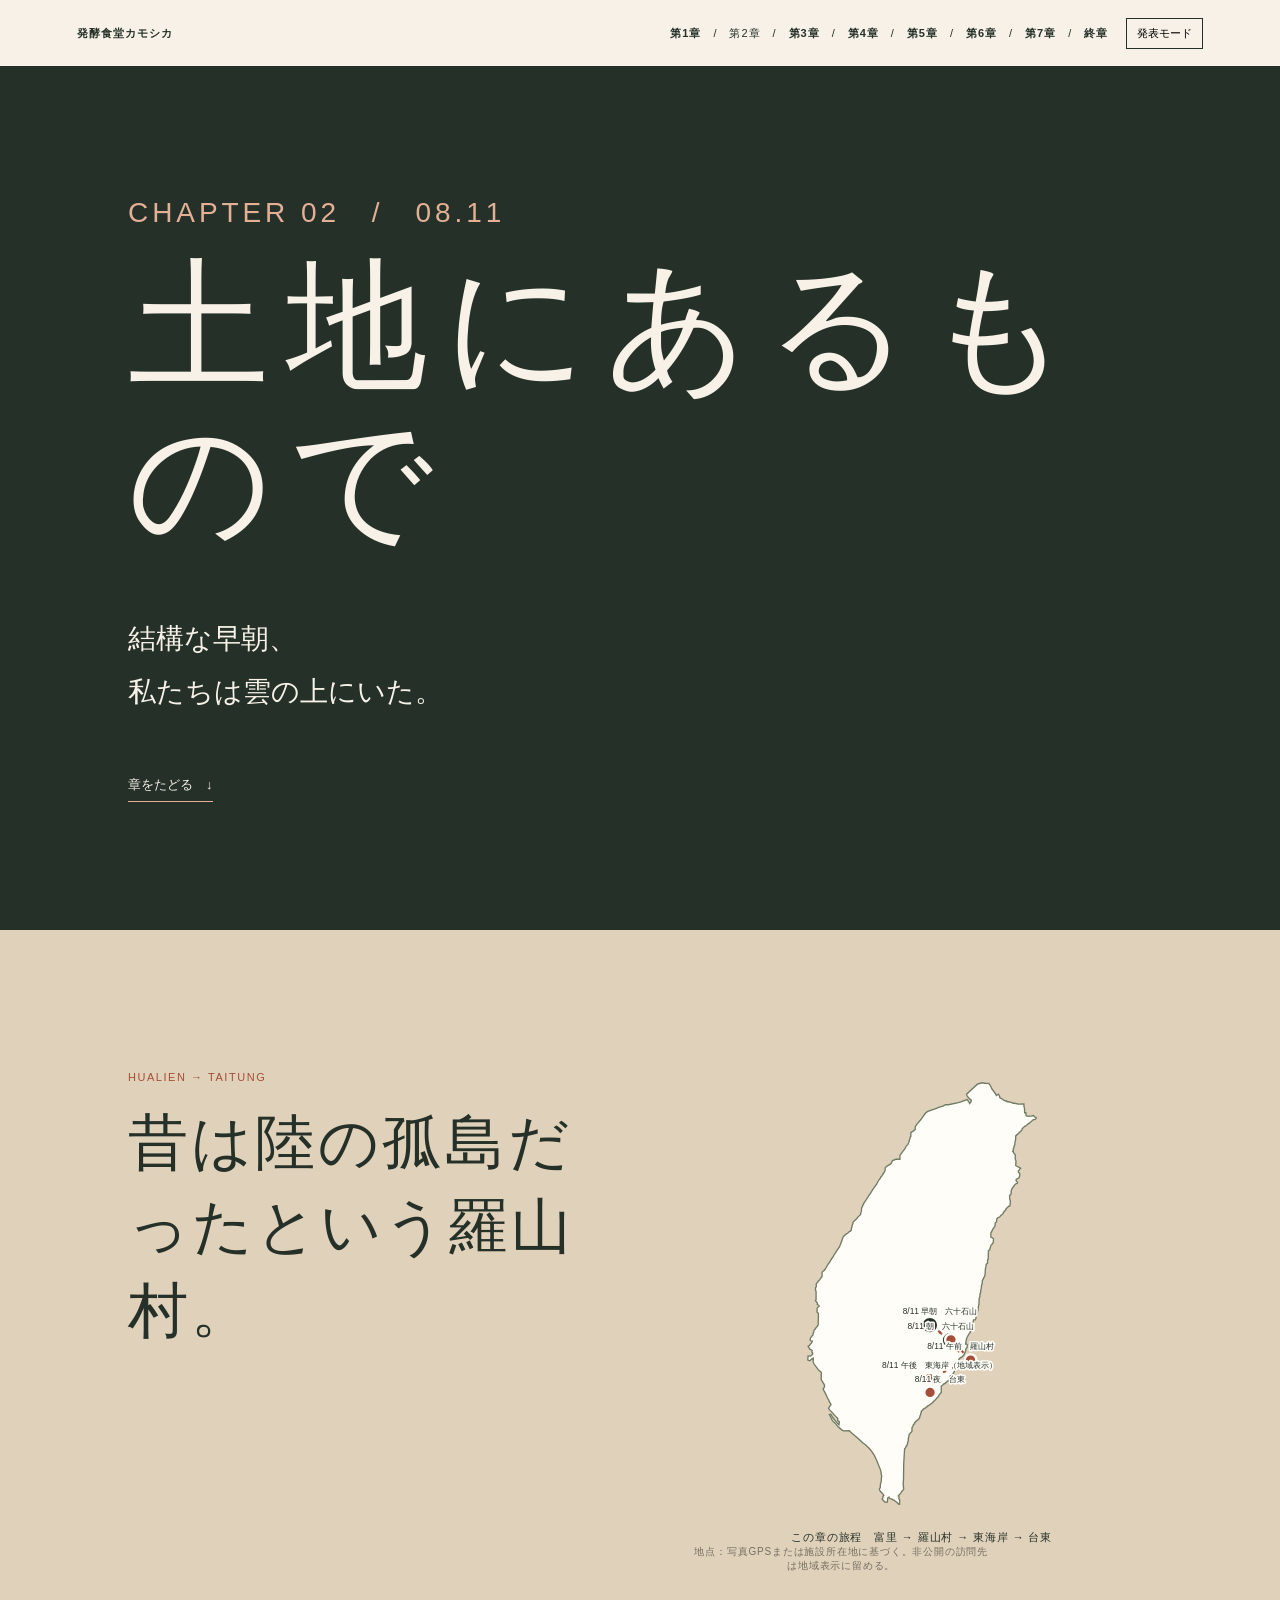
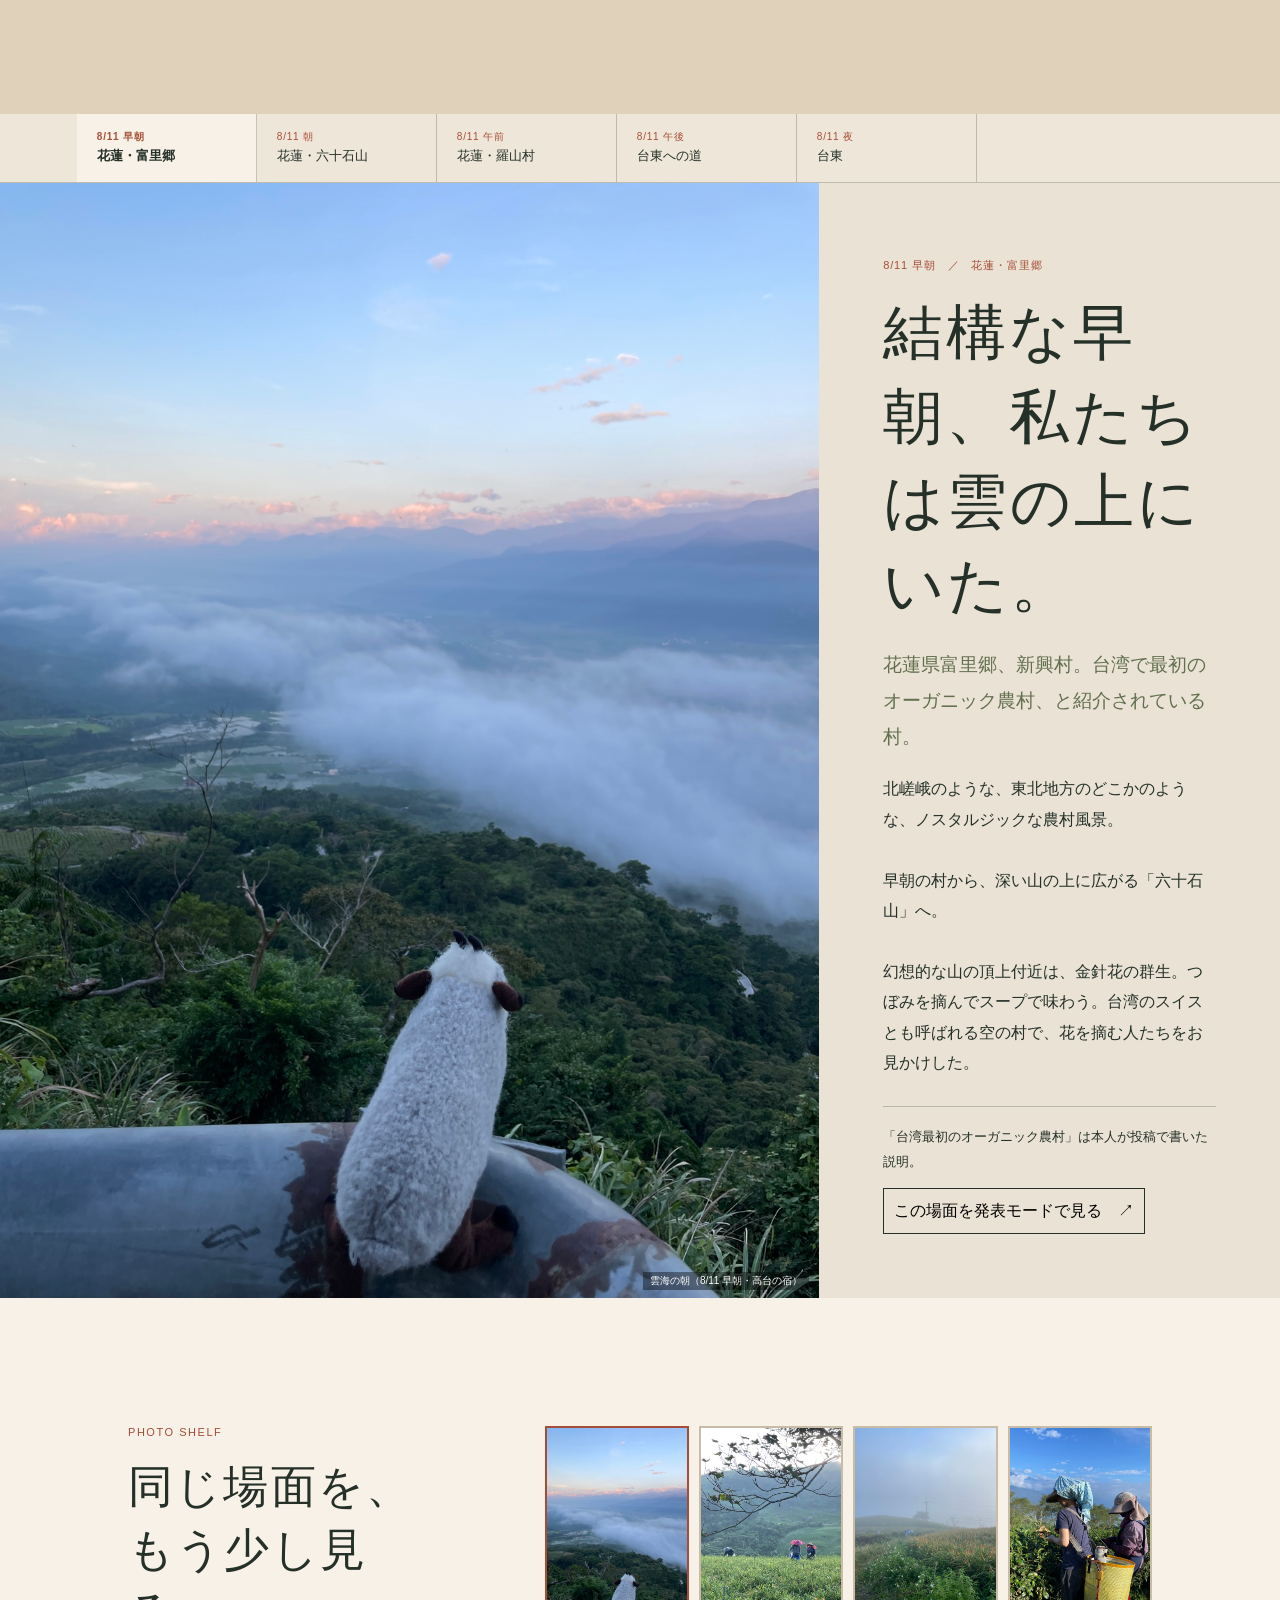
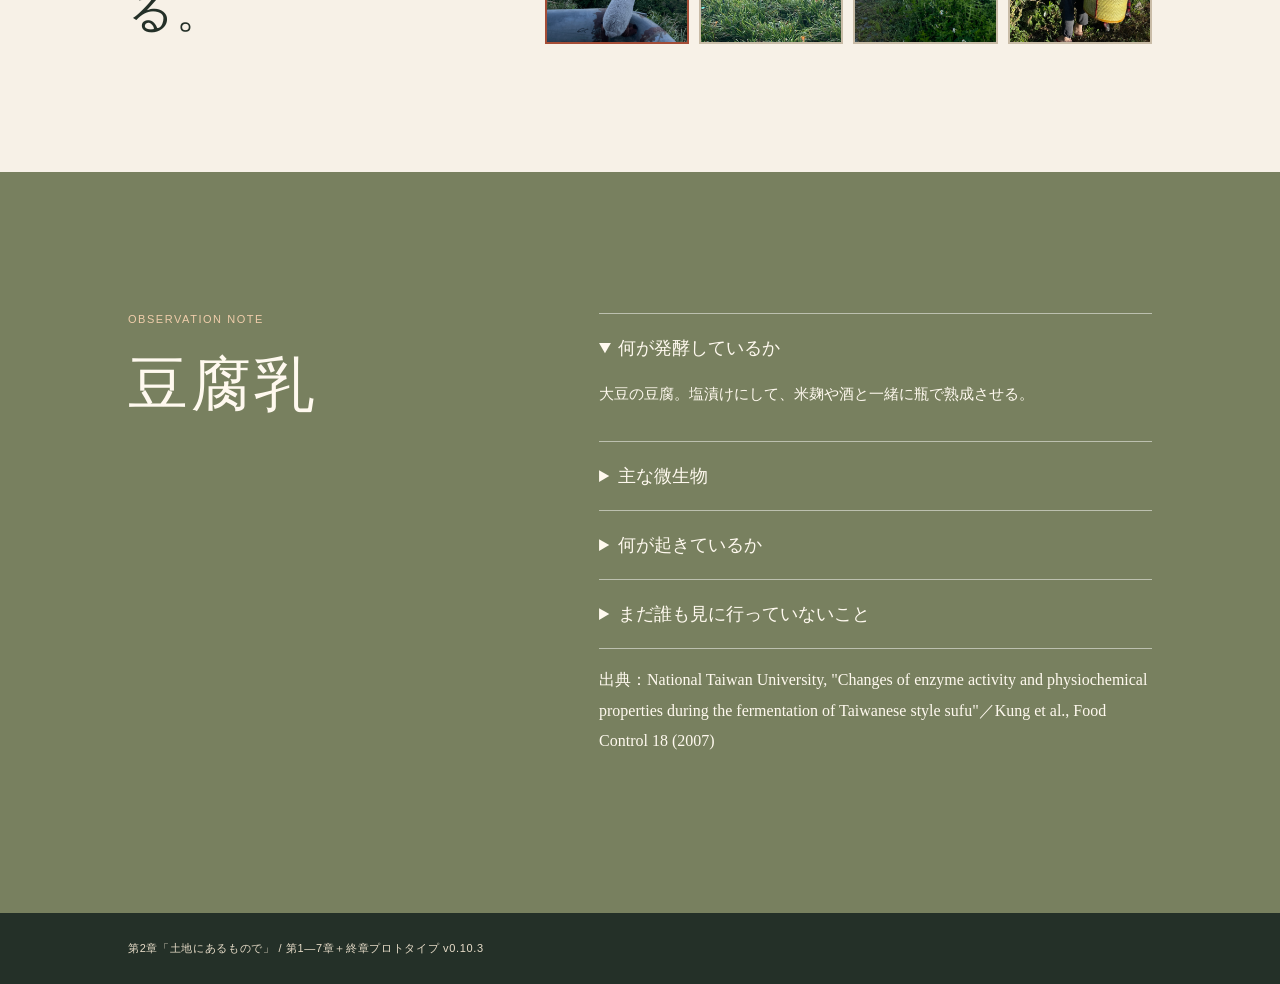
==== chapter-02.html @ db81ef40 "展示プロトタイプ v0.10.3 公開用（写真は長辺1600px）" ====
<!doctype html>
<html lang="ja">
<head>
  <meta charset="utf-8"><meta name="viewport" content="width=device-width,initial-scale=1">
  <title>第2章 土地にあるもので｜台湾一周・発酵の旅</title>
  <link rel="stylesheet" href="styles.css"><style>.research-link[hidden]{display:none}.research-link{display:inline-block;margin-top:18px;padding-bottom:5px;border-bottom:1px solid #a54d36;color:#a54d36;font:12px "Hiragino Kaku Gothic ProN","Yu Gothic",sans-serif;letter-spacing:.05em;text-decoration:none}.note-anchor{display:block;position:relative;top:-20px}.route-map{min-height:365px}.map-canvas{position:relative;width:min(100%,252px);margin:0 auto}.map-canvas>img{display:block;width:100%;height:auto}.map-canvas>#route-overlay{position:absolute;inset:0;width:100%;height:100%;overflow:visible}.route-map .route-line{fill:none;stroke:#a54d36;stroke-width:2.5;stroke-dasharray:4 8}.route-map #route-points g{cursor:pointer}.route-map #route-points circle{fill:#a54d36;stroke:#fffdf8;stroke-width:3;transition:r .15s ease}.route-map #route-points g.active circle,.route-map #route-points g:focus circle{fill:#243028;r:10}.route-map #route-points text{fill:#243028;font:10px "Hiragino Kaku Gothic ProN","Yu Gothic",sans-serif;paint-order:stroke;stroke:#fffdf8;stroke-width:4;stroke-linejoin:round}.outside-start{position:absolute;top:8%;right:calc(100% + 14px);width:64px;color:#243028;font:10px/1.45 "Hiragino Kaku Gothic ProN","Yu Gothic",sans-serif;text-align:right}.outside-start:after{content:"";position:absolute;top:12px;left:calc(100% + 4px);width:20px;border-top:1px dashed #a54d36}.outside-start small{color:#a54d36}.route-map .route-caption{margin:14px 0 0;font-size:11px;letter-spacing:.08em;text-align:center}.route-source{margin:8px auto 0;max-width:300px;color:#756f61;font-size:10px;line-height:1.6;text-align:center}</style>
</head>
<body>
  <header class="header"><a href="journey-index.html">発酵食堂カモシカ</a><span><a href="index.html">第1章</a>　/　第2章　/　<a href="chapter-03.html">第3章</a>　/　<a href="chapter-04.html">第4章</a>　/　<a href="chapter-05.html">第5章</a>　/　<a href="chapter-06.html">第6章</a>　/　<a href="chapter-07.html">第7章</a>　/　<a href="epilogue.html">終章</a></span><button id="present">発表モード</button></header>
  <main id="top">
    <section class="opening"><p class="eyebrow">CHAPTER 02　/　08.11</p><h1>土地にあるもので</h1><p>結構な早朝、<br>私たちは雲の上にいた。</p><a href="#chapter">章をたどる　↓</a></section>
    <section class="chapter-intro" id="chapter"><div><p class="eyebrow">HUALIEN → TAITUNG</p><h2>昔は陸の孤島だったという羅山村。</h2></div><div class="route route-map" aria-label="第2章の旅程地図"><div class="map-canvas"><img src="images/taiwan-white-map.svg" alt="台湾本島の白地図"><svg id="route-overlay" viewBox="0 0 300 530" aria-hidden="true"><path class="route-line" id="route-line"></path><g id="route-points"></g></svg></div><p class="route-caption">この章の旅程　富里 → 羅山村 → 東海岸 → 台東</p><p class="route-source">地点：写真GPSまたは施設所在地に基づく。非公開の訪問先は地域表示に留める。</p></div></section>
    <nav class="moment-nav" id="moment-nav" aria-label="第2章の場面を選ぶ"></nav>
    <section class="moment" id="moment" aria-live="polite"><figure id="hero-photo"></figure><div class="moment-text"><p class="meta" id="meta"></p><h2 id="title"></h2><p class="lead" id="lead"></p><p id="text"></p><a class="research-link" id="research-link" href="#observation-note" hidden>豆腐乳の観察ノートをひらく　↓</a><p class="caption-note" id="caption-note"></p><button id="moment-present">この場面を発表モードで見る　↗</button></div></section>
    <section class="photo-shelf"><div><p class="eyebrow">PHOTO SHELF</p><h2>同じ場面を、<br>もう少し見る。</h2></div><div class="thumbnails" id="thumbnails" aria-label="写真を選ぶ"></div></section>
    <section class="note-section"><div class="note-heading"><p class="eyebrow">OBSERVATION NOTE</p><h2>豆腐乳<br>豆腐が保存食になるまで</h2><p>旅の本文とは別に、事実と未解明なことを分けて残す。</p></div><div class="note-body"><details open><summary>何が発酵しているか</summary><p>大豆から作った豆腐。塩漬けにし、米麹や酒と一緒に瓶で熟成させる。今回の現地例は、泥火山の水で固めた豆腐から始まる。</p></details><details><summary>何が起きているか</summary><p>麹の酵素が、豆腐のたんぱく質・脂肪・でんぷんをほどいていく。研究では遊離アミノ酸が増え、熟成とともにアルコールやエステルの香りも増える。</p></details><details><summary>今回、わかっていないこと</summary><p>泥火山由来の凝固剤を使った豆腐乳が、通常の豆腐乳と微生物や代謝でどう異なるかは、今回確認できていない。</p></details><details><summary>出典をひらく</summary><p>National Taiwan University, “Changes of enzyme activity and physiochemical properties during the fermentation of Taiwanese style sufu”／Kung et al., <em>Food Control</em> 18 (2007)。公開前にURLを再照合する。</p></details></div></section>
    <span id="observation-note" class="note-anchor" aria-hidden="true"></span>
  </main>
  <div class="presentation" id="presentation" hidden><button id="close-presentation">×　通常表示へ</button><button id="previous">←</button><figure id="presentation-photo"></figure><div><p id="presentation-meta"></p><h2 id="presentation-title"></h2><p id="presentation-text"></p></div><button id="next">→</button></div>
  <footer>第2章「土地にあるもので」 / 第1—7章＋終章プロトタイプ v0.10.3</footer>
  <script src="chapter-02-data.js"></script><script src="gallery-extras.js"></script><script src="script.js"></script><script src="v06-copy.js"></script>
</body>
</html>
---- styles.css ----
:root{--ink:#243028;--paper:#f7f1e7;--sand:#e0d1ba;--rust:#a54d36;--moss:#78805f;--line:rgba(36,48,40,.24)}*{box-sizing:border-box}html{scroll-behavior:smooth}body{margin:0;background:var(--paper);color:var(--ink);font:16px/1.9 "Hiragino Mincho ProN","Yu Mincho",serif}.header{height:66px;display:flex;align-items:center;gap:18px;padding:0 6vw;font:11px "Hiragino Kaku Gothic ProN","Yu Gothic",sans-serif;letter-spacing:.09em}.header a{margin-right:auto;color:inherit;font-weight:bold;text-decoration:none}.header button,#moment-present{border:1px solid var(--ink);padding:7px 10px;background:transparent;font:inherit;cursor:pointer}.opening{min-height:calc(100svh - 66px);display:flex;flex-direction:column;justify-content:center;padding:10vw;background:var(--ink);color:var(--paper)}.eyebrow{margin:0 0 18px;color:var(--rust);font:11px "Hiragino Kaku Gothic ProN","Yu Gothic",sans-serif;letter-spacing:.14em}.opening .eyebrow{color:#e3b096}.opening h1{margin:0 0 24px;font-size:clamp(58px,11vw,150px);font-weight:400;letter-spacing:.12em;line-height:1.1}.opening>p{font-size:clamp(19px,2.3vw,28px)}.opening a{width:max-content;margin-top:30px;padding-bottom:7px;border-bottom:1px solid #e3b096;color:inherit;font:13px "Hiragino Kaku Gothic ProN","Yu Gothic",sans-serif;text-decoration:none}.chapter-intro{display:grid;grid-template-columns:1fr 1fr;gap:8vw;padding:clamp(74px,11vw,145px) 10vw;background:var(--sand)}h2{margin:0;font-size:clamp(31px,4.7vw,65px);font-weight:400;letter-spacing:.05em;line-height:1.4}.route{position:relative;min-height:150px}.route svg{width:100%;height:145px}.route path{fill:none;stroke:var(--rust);stroke-width:2;stroke-dasharray:4 8}.route g{cursor:pointer}.route circle{fill:var(--paper);stroke:var(--rust);stroke-width:3}.route g.active circle{fill:var(--rust);r:11}.route text{fill:var(--ink);font:11px sans-serif;text-anchor:middle}.route p{margin:0;font:10px sans-serif;letter-spacing:.08em}.moment-nav{display:flex;overflow-x:auto;border-bottom:1px solid var(--line);padding:0 6vw;background:#eee6d8}.moment-nav button{position:relative;min-width:180px;padding:16px 20px;border:0;border-right:1px solid var(--line);background:transparent;color:var(--ink);font:13px/1.45 "Hiragino Kaku Gothic ProN","Yu Gothic",sans-serif;text-align:left;cursor:pointer}.moment-nav button span{display:block;margin-bottom:3px;color:var(--rust);font-size:10px;letter-spacing:.08em}.moment-nav button.active{background:var(--paper);font-weight:bold}.moment{display:grid;grid-template-columns:minmax(0,1.28fr) minmax(280px,.72fr);min-height:630px;background:#eae2d4}.moment figure,.presentation figure{position:relative;margin:0;min-height:590px;overflow:hidden;background:#b5ad91}.moment figure>img,.presentation figure>img{display:block;width:100%;height:100%;min-height:590px;object-fit:cover}.moment figcaption,.presentation figcaption{position:absolute;right:10px;bottom:8px;padding:2px 7px;background:rgba(0,0,0,.4);color:white;font:10px sans-serif}.moment-text{align-self:center;padding:clamp(36px,5vw,78px)}.meta,.photo-count{color:var(--rust);font:11px "Hiragino Kaku Gothic ProN","Yu Gothic",sans-serif;letter-spacing:.08em}.moment-text h2{margin:18px 0}.lead{color:#62704f;font-size:19px}.caption-note{margin-top:28px;padding-top:18px;border-top:1px solid var(--line);font-size:13px}.photo-shelf{display:grid;grid-template-columns:.7fr 1.3fr;gap:7vw;padding:clamp(65px,10vw,130px) 10vw}.photo-shelf h2{font-size:clamp(28px,3.5vw,48px)}.thumbnails{display:grid;grid-template-columns:repeat(auto-fit,minmax(130px,1fr));gap:10px}.thumb{position:relative;min-height:150px;margin:0;padding:0;border:2px solid transparent;background:#c9bca7;cursor:pointer}.thumb.active{border-color:var(--rust)}.thumb img{width:100%;height:100%;object-fit:cover}.thumb figcaption{display:none}.note-section{display:grid;grid-template-columns:.8fr 1.2fr;gap:8vw;padding:clamp(74px,11vw,145px) 10vw;background:var(--moss);color:#fff9ef}.note-section .eyebrow{color:#f0cdab}.note-heading>p:last-child{margin-top:28px}.note-body{border-top:1px solid rgba(255,255,255,.5)}details{border-bottom:1px solid rgba(255,255,255,.5);padding:17px 0}summary{cursor:pointer;font-size:18px}details p{font-size:15px;line-height:1.9}footer{padding:28px 10vw;background:var(--ink);color:#e8ddc9;font:11px "Hiragino Kaku Gothic ProN","Yu Gothic",sans-serif;letter-spacing:.06em}.presentation{position:fixed;inset:0;z-index:20;display:grid;grid-template-columns:45px minmax(0,1.35fr) minmax(280px,.65fr) 45px;gap:2vw;align-items:center;padding:6vh 5vw;background:#131a16;color:#fff8eb}.presentation[hidden]{display:none}.presentation>button{border:0;background:transparent;color:#fff8eb;font:32px sans-serif;cursor:pointer}.presentation #close-presentation{position:absolute;top:18px;right:24px;font-size:12px}.presentation figure{min-height:72vh}.presentation figure>img{min-height:72vh}.presentation h2{margin:18px 0;font-size:clamp(30px,4vw,60px)}.presentation p{font-size:18px;line-height:2}.presenting{overflow:hidden}@media(max-width:740px){.header span{display:none}.chapter-intro,.moment,.photo-shelf,.note-section{display:block}.chapter-intro>div+div{margin-top:35px}.moment figure,.moment figure>img{min-height:62vw}.moment-text{padding:38px 24px}.photo-shelf>div+div{margin-top:30px}.note-body{margin-top:35px}.presentation{display:block;overflow:auto;padding:70px 22px}.presentation figure,.presentation figure>img{min-height:55vw;height:55vw}.presentation>button:not(#close-presentation){position:fixed;bottom:14px;z-index:3;width:44px;height:44px;border-radius:50%;background:#f7f1e7;color:var(--ink);font-size:20px}.presentation>#previous{left:18px}.presentation>#next{right:18px}.presentation div{padding:24px 4px}}@media(prefers-reduced-motion:reduce){html{scroll-behavior:auto}}

#text, #presentation-text { white-space: pre-line; }
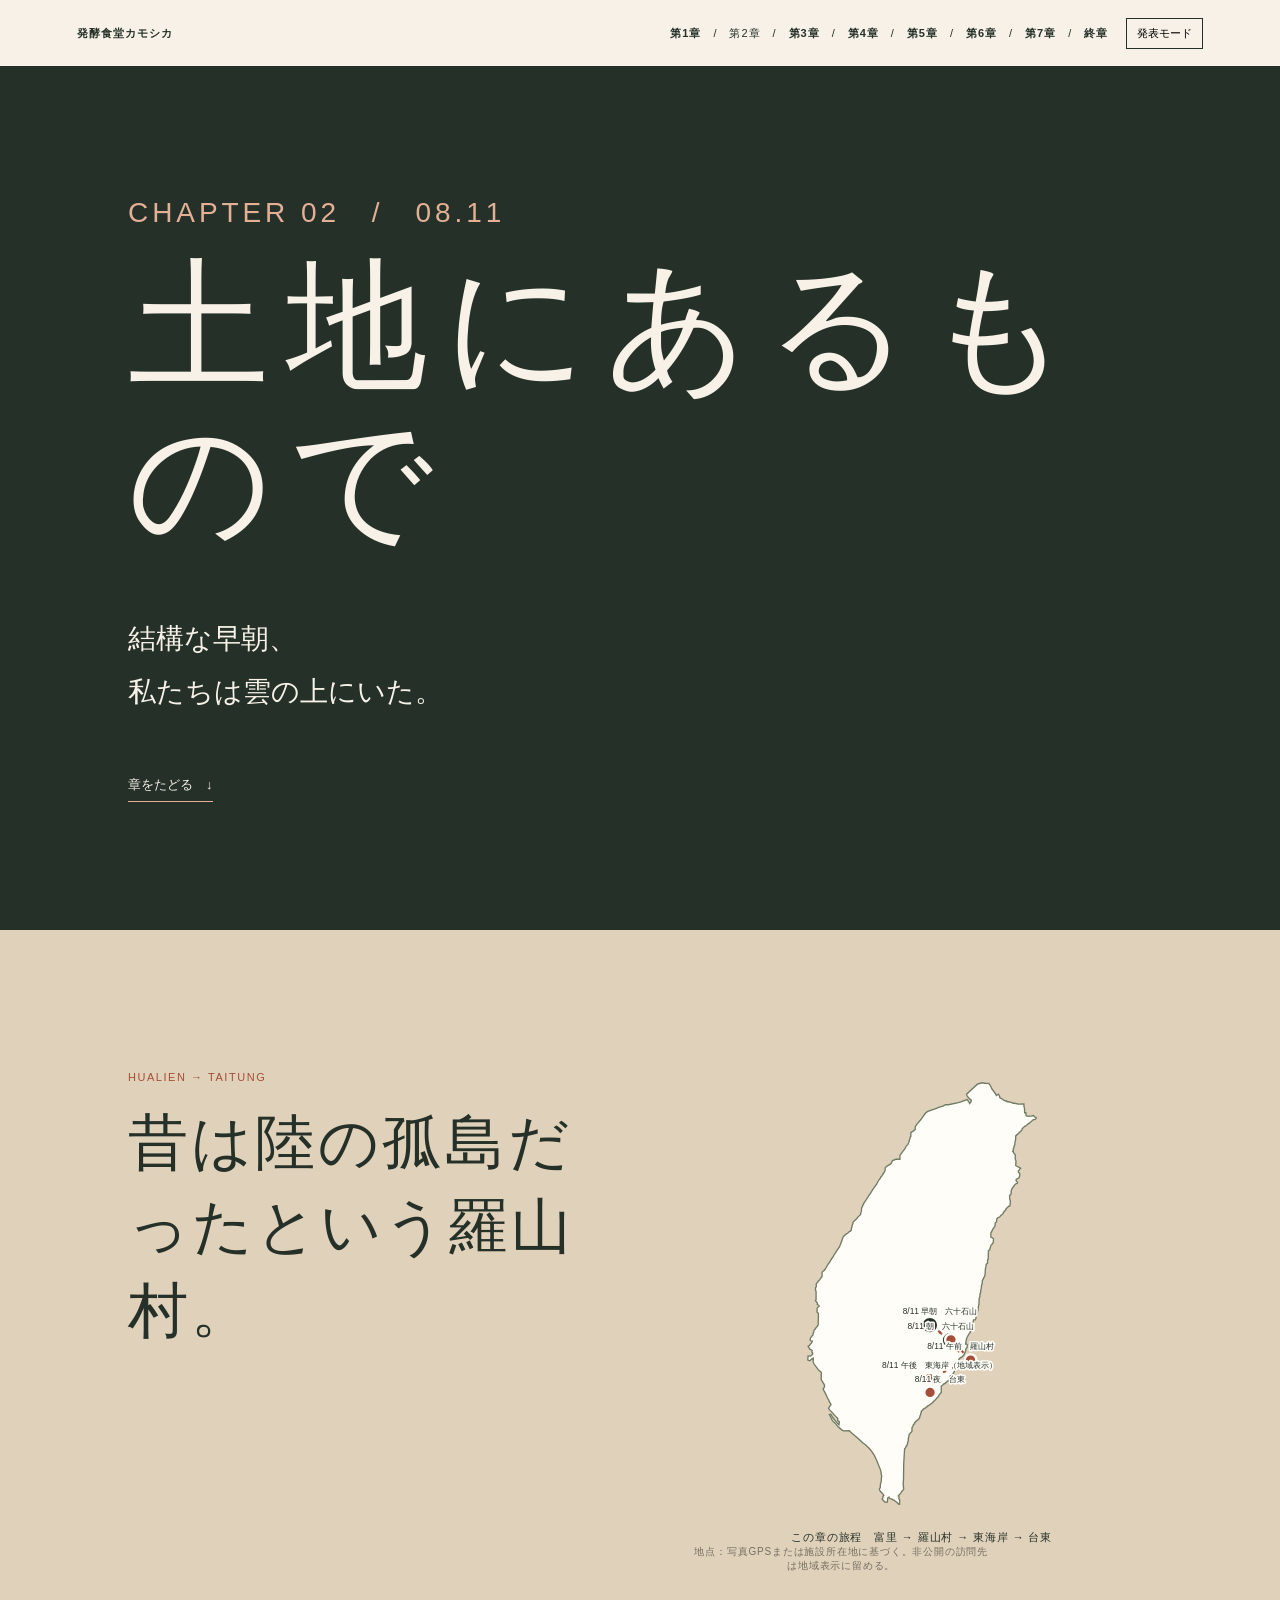
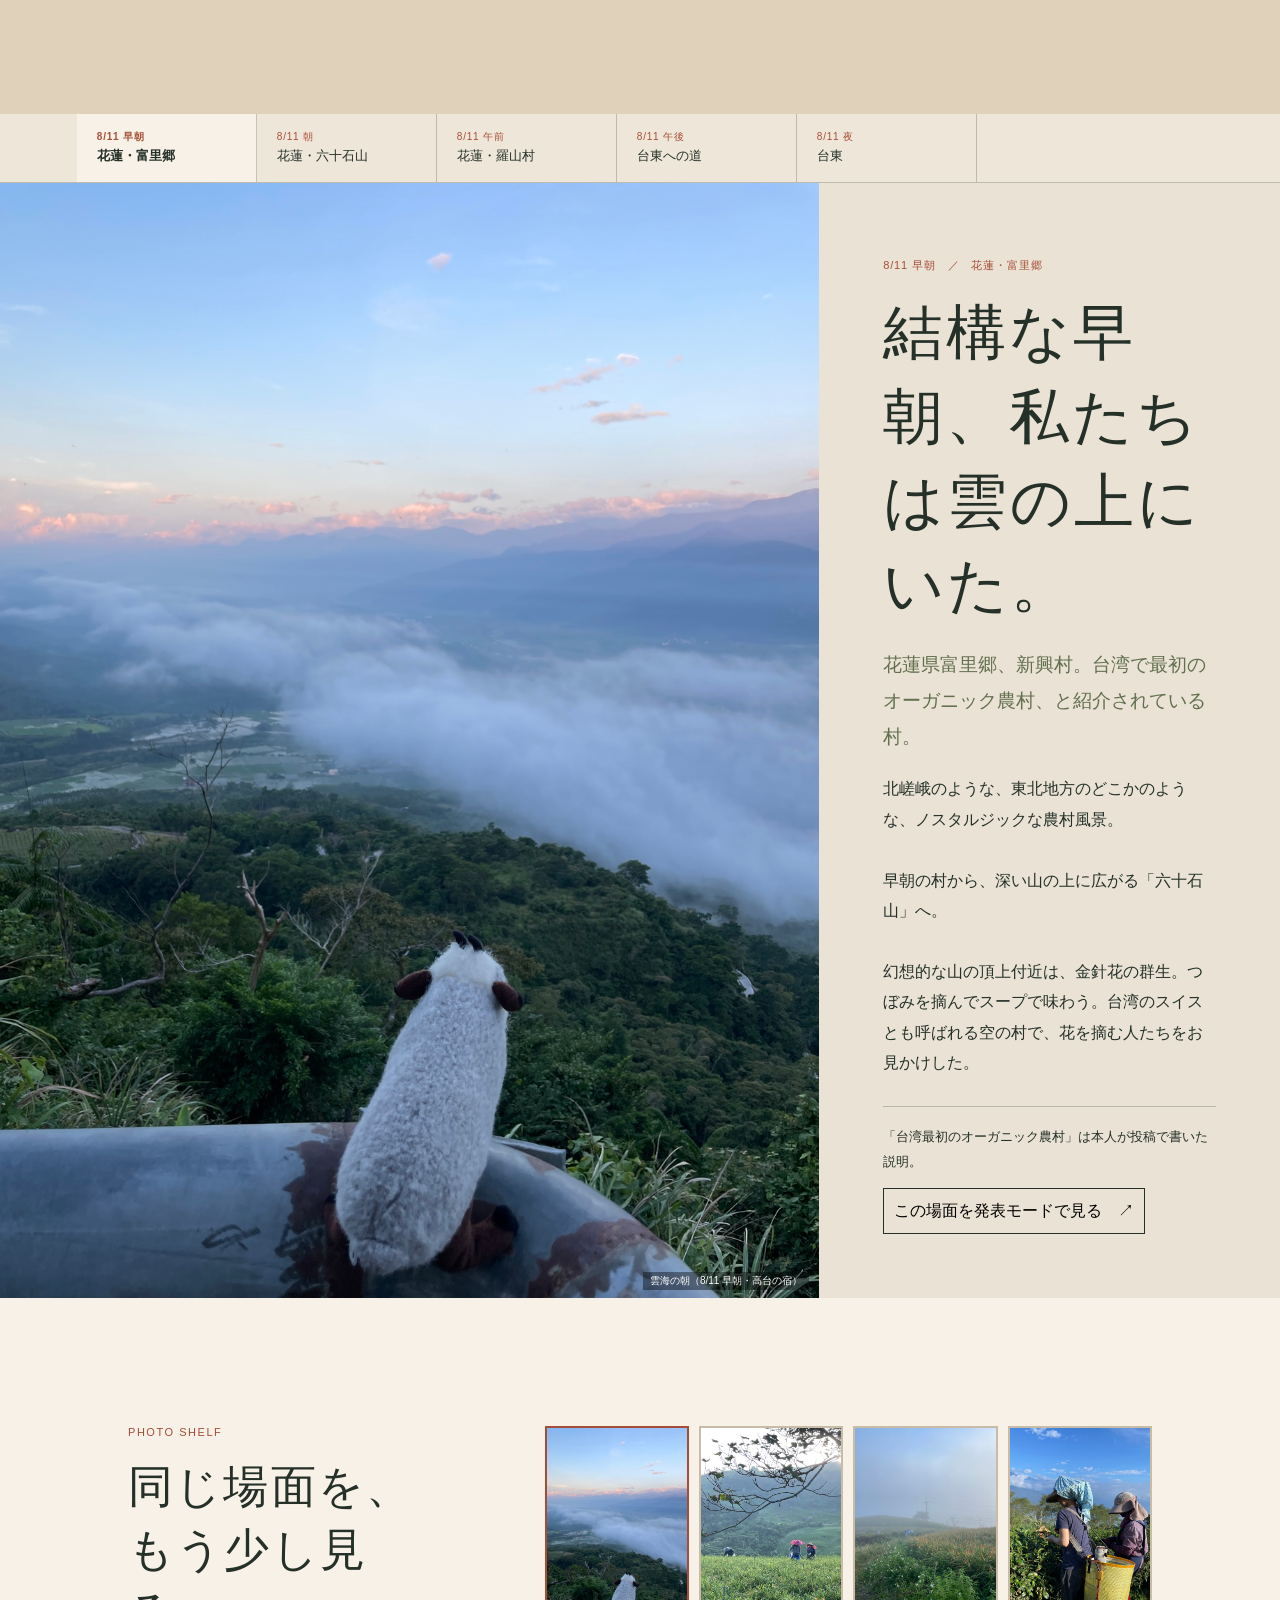
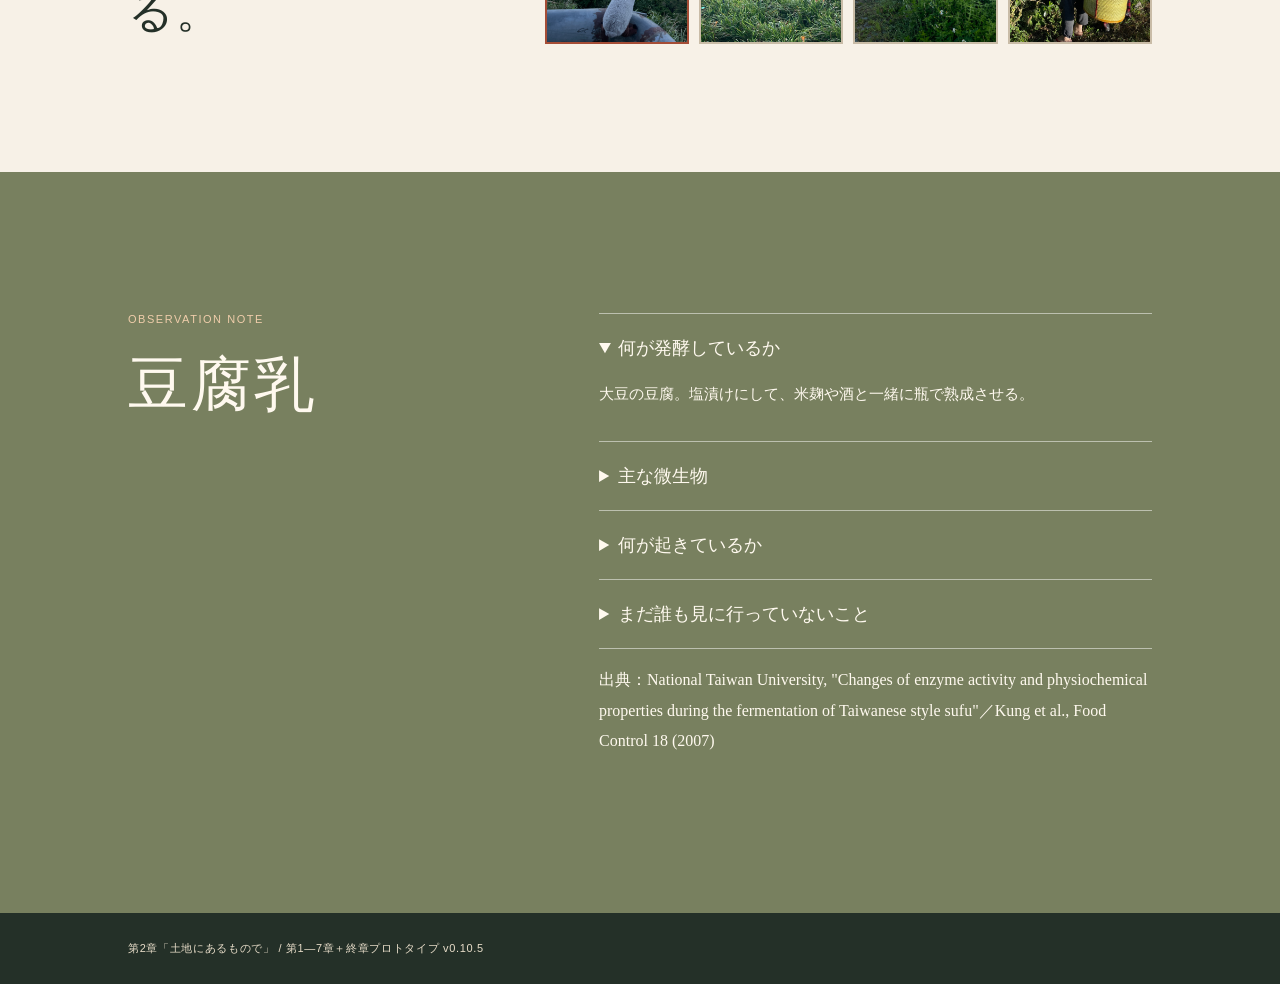
==== commit 5588e73f: "v0.10.5 果子狸コーヒーの袋＋観察ノート（編集長校正） Co-Authored-By: Claude Opus 5 <noreply@anthropic.com> Claude-Session:" ====
--- a/chapter-02.html
+++ b/chapter-02.html
@@ -17,7 +17,7 @@
     <span id="observation-note" class="note-anchor" aria-hidden="true"></span>
   </main>
   <div class="presentation" id="presentation" hidden><button id="close-presentation">×　通常表示へ</button><button id="previous">←</button><figure id="presentation-photo"></figure><div><p id="presentation-meta"></p><h2 id="presentation-title"></h2><p id="presentation-text"></p></div><button id="next">→</button></div>
-  <footer>第2章「土地にあるもので」 / 第1—7章＋終章プロトタイプ v0.10.3</footer>
+  <footer>第2章「土地にあるもので」 / 第1—7章＋終章プロトタイプ v0.10.5</footer>
   <script src="chapter-02-data.js"></script><script src="gallery-extras.js"></script><script src="script.js"></script><script src="v06-copy.js"></script>
 </body>
 </html>
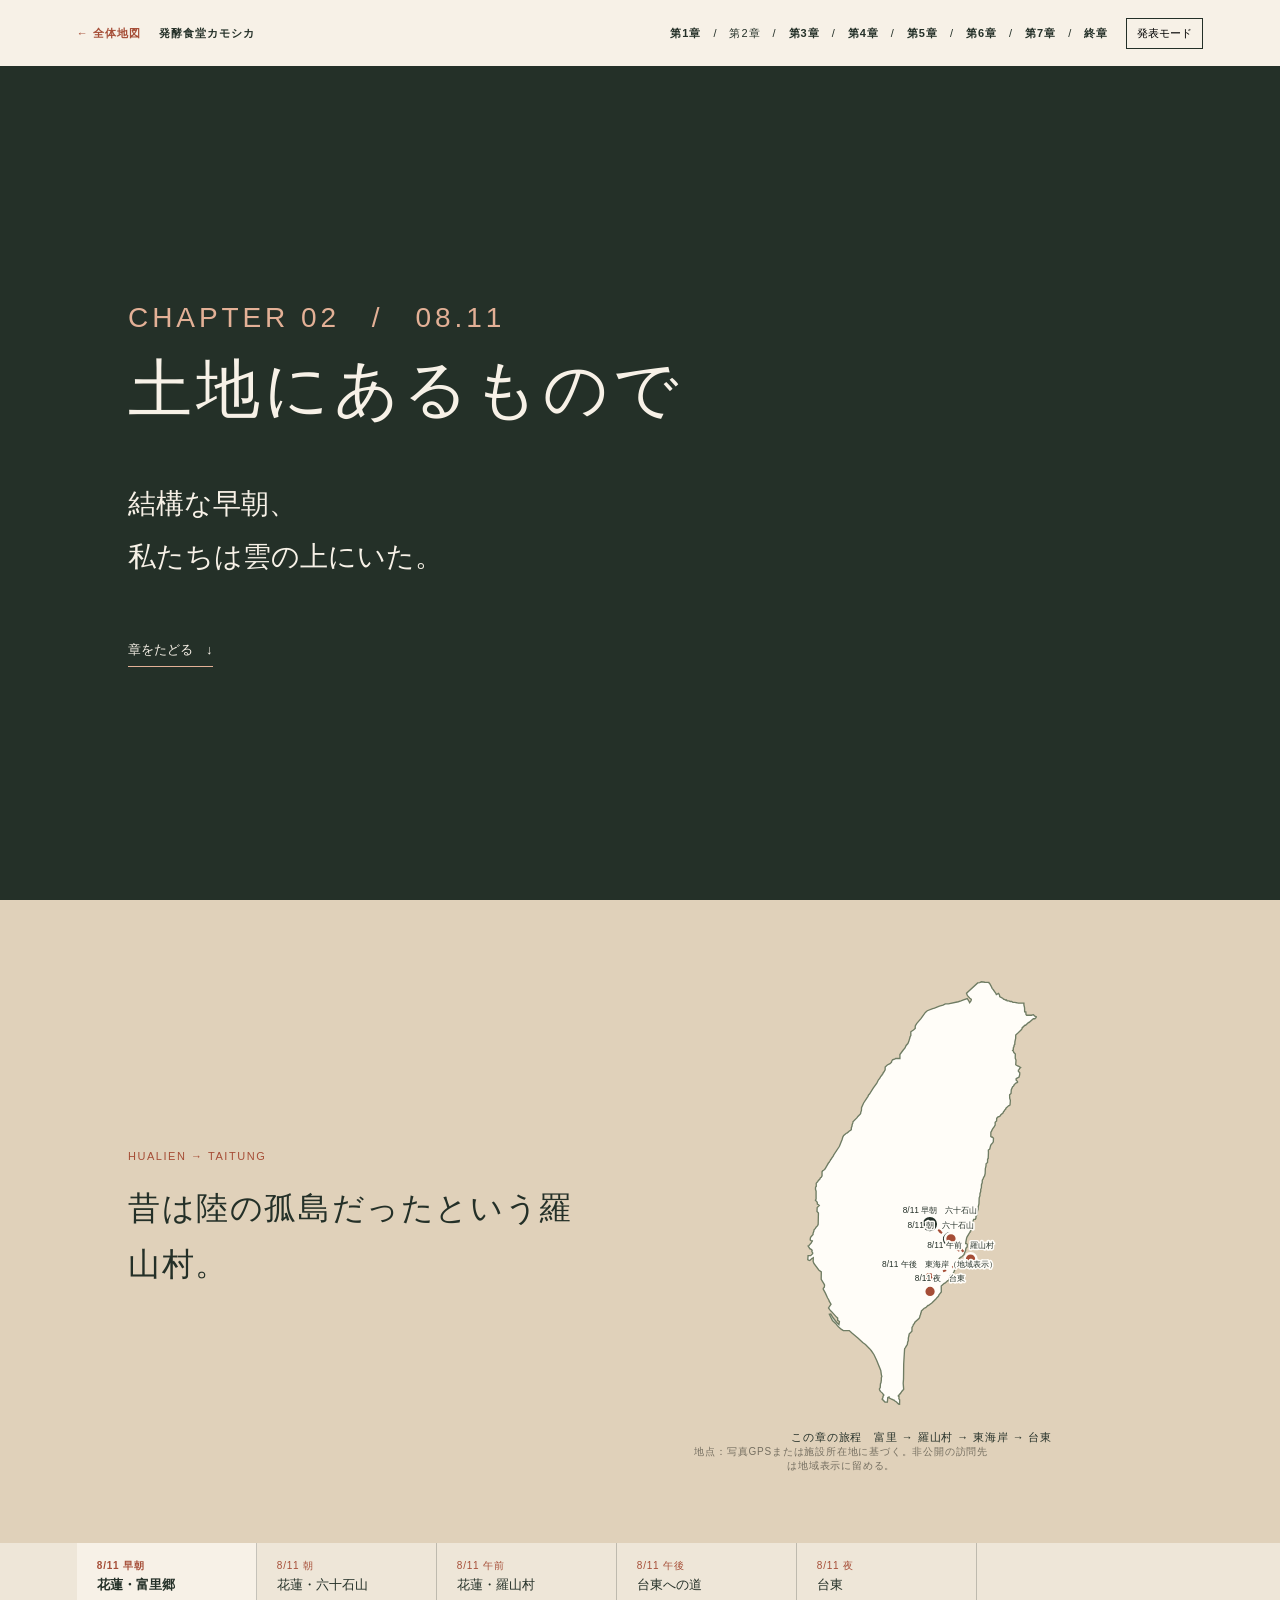
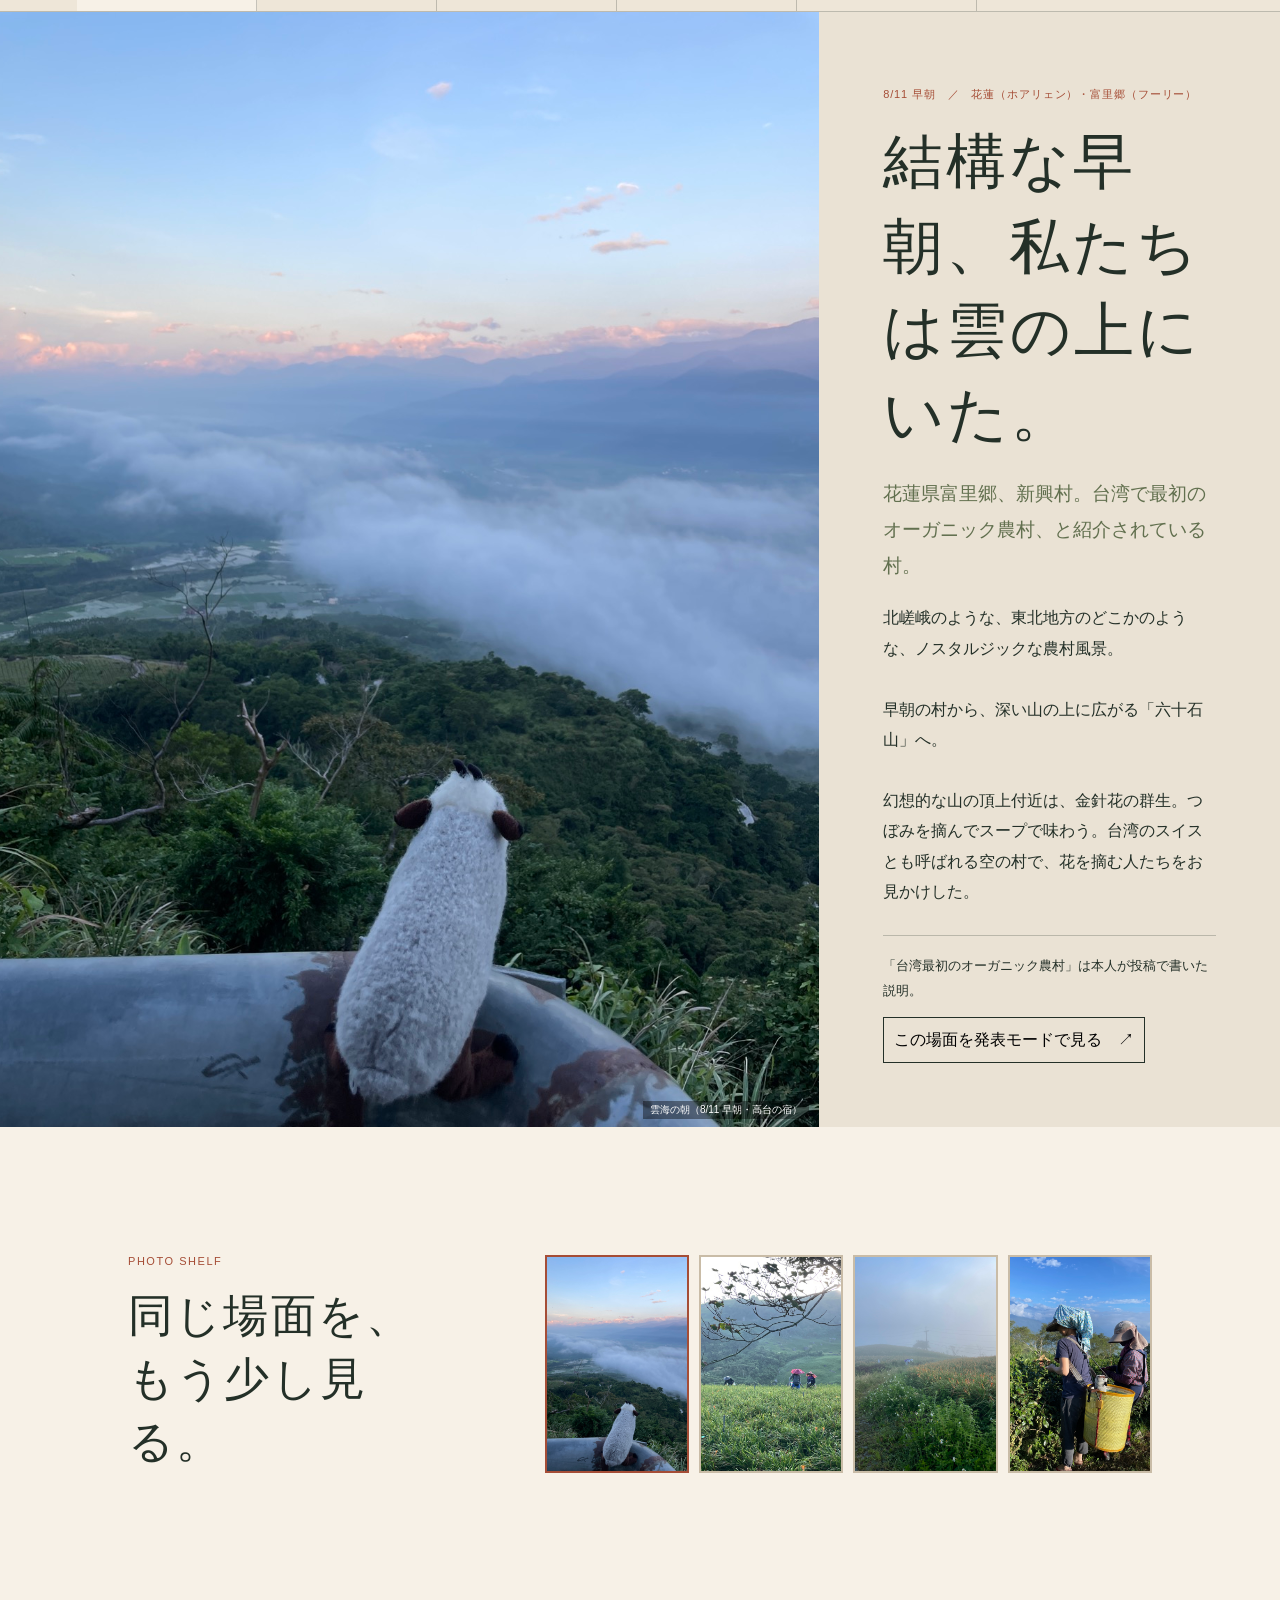
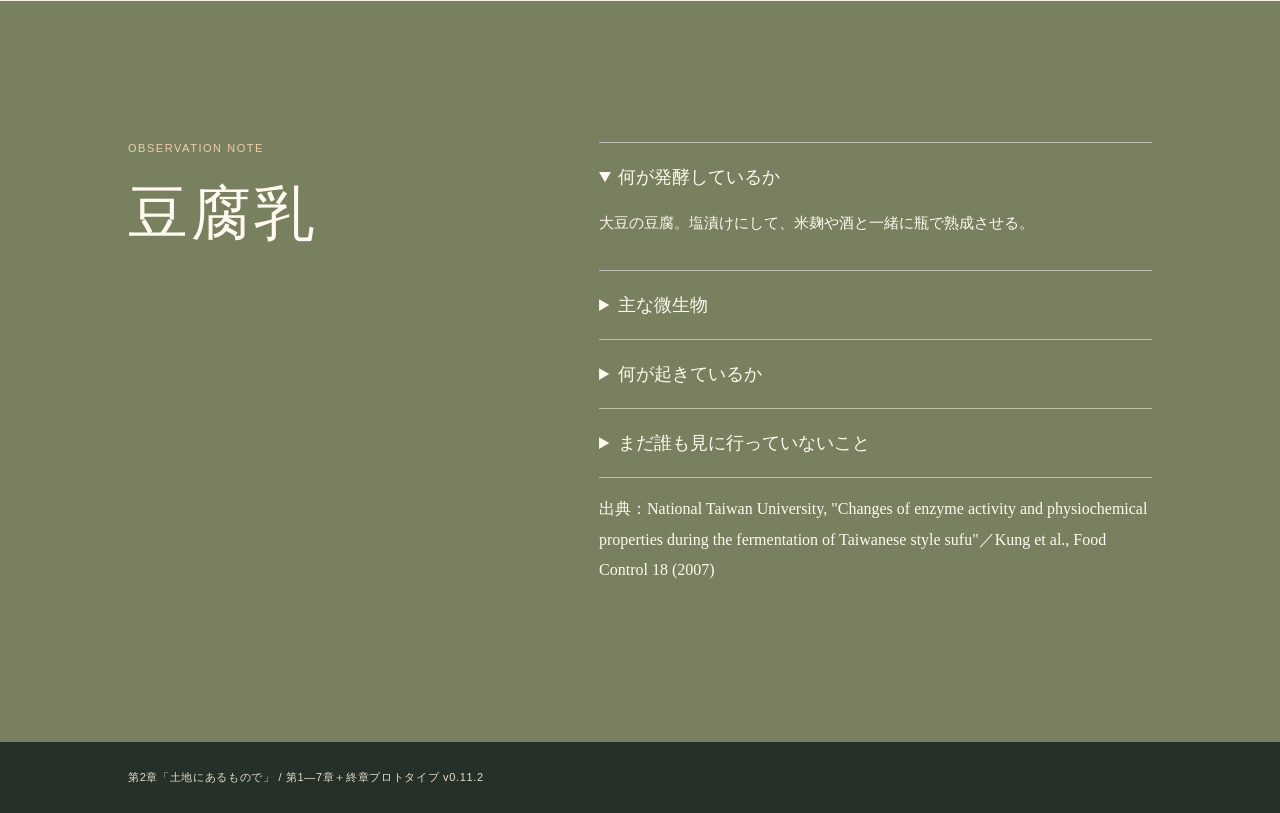
==== commit a0da0ede: "v0.11.2 展示確認6項目を反映 - 第1章の章題を「南へ南へ運ばれていった」へ - 第3章「値段の代わりに、時間。」を差し替え（表紙・カード＝触れて嗅げるけど、買えない／レジの場面＝渡されたのは" ====
--- a/chapter-02.html
+++ b/chapter-02.html
@@ -17,7 +17,7 @@
     <span id="observation-note" class="note-anchor" aria-hidden="true"></span>
   </main>
   <div class="presentation" id="presentation" hidden><button id="close-presentation">×　通常表示へ</button><button id="previous">←</button><figure id="presentation-photo"></figure><div><p id="presentation-meta"></p><h2 id="presentation-title"></h2><p id="presentation-text"></p></div><button id="next">→</button></div>
-  <footer>第2章「土地にあるもので」 / 第1—7章＋終章プロトタイプ v0.10.5</footer>
+  <footer>第2章「土地にあるもので」 / 第1—7章＋終章プロトタイプ v0.11.2</footer>
   <script src="chapter-02-data.js"></script><script src="gallery-extras.js"></script><script src="script.js"></script><script src="v06-copy.js"></script>
 </body>
 </html>
--- a/styles.css
+++ b/styles.css
@@ -1,3 +1,9 @@
 :root{--ink:#243028;--paper:#f7f1e7;--sand:#e0d1ba;--rust:#a54d36;--moss:#78805f;--line:rgba(36,48,40,.24)}*{box-sizing:border-box}html{scroll-behavior:smooth}body{margin:0;background:var(--paper);color:var(--ink);font:16px/1.9 "Hiragino Mincho ProN","Yu Mincho",serif}.header{height:66px;display:flex;align-items:center;gap:18px;padding:0 6vw;font:11px "Hiragino Kaku Gothic ProN","Yu Gothic",sans-serif;letter-spacing:.09em}.header a{margin-right:auto;color:inherit;font-weight:bold;text-decoration:none}.header button,#moment-present{border:1px solid var(--ink);padding:7px 10px;background:transparent;font:inherit;cursor:pointer}.opening{min-height:calc(100svh - 66px);display:flex;flex-direction:column;justify-content:center;padding:10vw;background:var(--ink);color:var(--paper)}.eyebrow{margin:0 0 18px;color:var(--rust);font:11px "Hiragino Kaku Gothic ProN","Yu Gothic",sans-serif;letter-spacing:.14em}.opening .eyebrow{color:#e3b096}.opening h1{margin:0 0 24px;font-size:clamp(58px,11vw,150px);font-weight:400;letter-spacing:.12em;line-height:1.1}.opening>p{font-size:clamp(19px,2.3vw,28px)}.opening a{width:max-content;margin-top:30px;padding-bottom:7px;border-bottom:1px solid #e3b096;color:inherit;font:13px "Hiragino Kaku Gothic ProN","Yu Gothic",sans-serif;text-decoration:none}.chapter-intro{display:grid;grid-template-columns:1fr 1fr;gap:8vw;padding:clamp(74px,11vw,145px) 10vw;background:var(--sand)}h2{margin:0;font-size:clamp(31px,4.7vw,65px);font-weight:400;letter-spacing:.05em;line-height:1.4}.route{position:relative;min-height:150px}.route svg{width:100%;height:145px}.route path{fill:none;stroke:var(--rust);stroke-width:2;stroke-dasharray:4 8}.route g{cursor:pointer}.route circle{fill:var(--paper);stroke:var(--rust);stroke-width:3}.route g.active circle{fill:var(--rust);r:11}.route text{fill:var(--ink);font:11px sans-serif;text-anchor:middle}.route p{margin:0;font:10px sans-serif;letter-spacing:.08em}.moment-nav{display:flex;overflow-x:auto;border-bottom:1px solid var(--line);padding:0 6vw;background:#eee6d8}.moment-nav button{position:relative;min-width:180px;padding:16px 20px;border:0;border-right:1px solid var(--line);background:transparent;color:var(--ink);font:13px/1.45 "Hiragino Kaku Gothic ProN","Yu Gothic",sans-serif;text-align:left;cursor:pointer}.moment-nav button span{display:block;margin-bottom:3px;color:var(--rust);font-size:10px;letter-spacing:.08em}.moment-nav button.active{background:var(--paper);font-weight:bold}.moment{display:grid;grid-template-columns:minmax(0,1.28fr) minmax(280px,.72fr);min-height:630px;background:#eae2d4}.moment figure,.presentation figure{position:relative;margin:0;min-height:590px;overflow:hidden;background:#b5ad91}.moment figure>img,.presentation figure>img{display:block;width:100%;height:100%;min-height:590px;object-fit:cover}.moment figcaption,.presentation figcaption{position:absolute;right:10px;bottom:8px;padding:2px 7px;background:rgba(0,0,0,.4);color:white;font:10px sans-serif}.moment-text{align-self:center;padding:clamp(36px,5vw,78px)}.meta,.photo-count{color:var(--rust);font:11px "Hiragino Kaku Gothic ProN","Yu Gothic",sans-serif;letter-spacing:.08em}.moment-text h2{margin:18px 0}.lead{color:#62704f;font-size:19px}.caption-note{margin-top:28px;padding-top:18px;border-top:1px solid var(--line);font-size:13px}.photo-shelf{display:grid;grid-template-columns:.7fr 1.3fr;gap:7vw;padding:clamp(65px,10vw,130px) 10vw}.photo-shelf h2{font-size:clamp(28px,3.5vw,48px)}.thumbnails{display:grid;grid-template-columns:repeat(auto-fit,minmax(130px,1fr));gap:10px}.thumb{position:relative;min-height:150px;margin:0;padding:0;border:2px solid transparent;background:#c9bca7;cursor:pointer}.thumb.active{border-color:var(--rust)}.thumb img{width:100%;height:100%;object-fit:cover}.thumb figcaption{display:none}.note-section{display:grid;grid-template-columns:.8fr 1.2fr;gap:8vw;padding:clamp(74px,11vw,145px) 10vw;background:var(--moss);color:#fff9ef}.note-section .eyebrow{color:#f0cdab}.note-heading>p:last-child{margin-top:28px}.note-body{border-top:1px solid rgba(255,255,255,.5)}details{border-bottom:1px solid rgba(255,255,255,.5);padding:17px 0}summary{cursor:pointer;font-size:18px}details p{font-size:15px;line-height:1.9}footer{padding:28px 10vw;background:var(--ink);color:#e8ddc9;font:11px "Hiragino Kaku Gothic ProN","Yu Gothic",sans-serif;letter-spacing:.06em}.presentation{position:fixed;inset:0;z-index:20;display:grid;grid-template-columns:45px minmax(0,1.35fr) minmax(280px,.65fr) 45px;gap:2vw;align-items:center;padding:6vh 5vw;background:#131a16;color:#fff8eb}.presentation[hidden]{display:none}.presentation>button{border:0;background:transparent;color:#fff8eb;font:32px sans-serif;cursor:pointer}.presentation #close-presentation{position:absolute;top:18px;right:24px;font-size:12px}.presentation figure{min-height:72vh}.presentation figure>img{min-height:72vh}.presentation h2{margin:18px 0;font-size:clamp(30px,4vw,60px)}.presentation p{font-size:18px;line-height:2}.presenting{overflow:hidden}@media(max-width:740px){.header span{display:none}.chapter-intro,.moment,.photo-shelf,.note-section{display:block}.chapter-intro>div+div{margin-top:35px}.moment figure,.moment figure>img{min-height:62vw}.moment-text{padding:38px 24px}.photo-shelf>div+div{margin-top:30px}.note-body{margin-top:35px}.presentation{display:block;overflow:auto;padding:70px 22px}.presentation figure,.presentation figure>img{min-height:55vw;height:55vw}.presentation>button:not(#close-presentation){position:fixed;bottom:14px;z-index:3;width:44px;height:44px;border-radius:50%;background:#f7f1e7;color:var(--ink);font-size:20px}.presentation>#previous{left:18px}.presentation>#next{right:18px}.presentation div{padding:24px 4px}}@media(prefers-reduced-motion:reduce){html{scroll-behavior:auto}}
 
 #text, #presentation-text { white-space: pre-line; }
+
+.header>a:not(.back-map){margin-right:auto}.header .back-map{margin-right:0;white-space:nowrap;color:var(--rust)!important}.opening h1{font-size:clamp(36px,5vw,72px);letter-spacing:.06em;max-width:14em}.presentation .back-map{position:absolute;top:18px;left:24px;color:#fff8eb!important;font:12px "Hiragino Kaku Gothic ProN","Yu Gothic",sans-serif;text-decoration:none}.presentation h2{font-size:clamp(44px,4vw,60px)}.presentation p{font-size:clamp(24px,1.8vw,32px);line-height:1.75}@media(max-width:740px){.presentation .back-map{left:22px;top:22px}.presentation p{font-size:20px}}
+
+.chapter-intro{padding:clamp(44px,5.5vw,78px) 10vw;align-items:center}.chapter-intro h2{font-size:clamp(21px,2.5vw,34px);line-height:1.75}.chapter-intro .route svg{height:auto}.chapter-intro .map-canvas{max-width:300px;margin:0 auto}
+
+.presentation{grid-template-columns:45px minmax(0,1.15fr) minmax(360px,.85fr) 45px}.presentation h2{font-size:clamp(28px,2.3vw,44px);line-height:1.45;margin:14px 0}.presentation p{font-size:clamp(19px,1.4vw,27px);line-height:1.95}.presentation>div{max-height:86vh;overflow:auto}
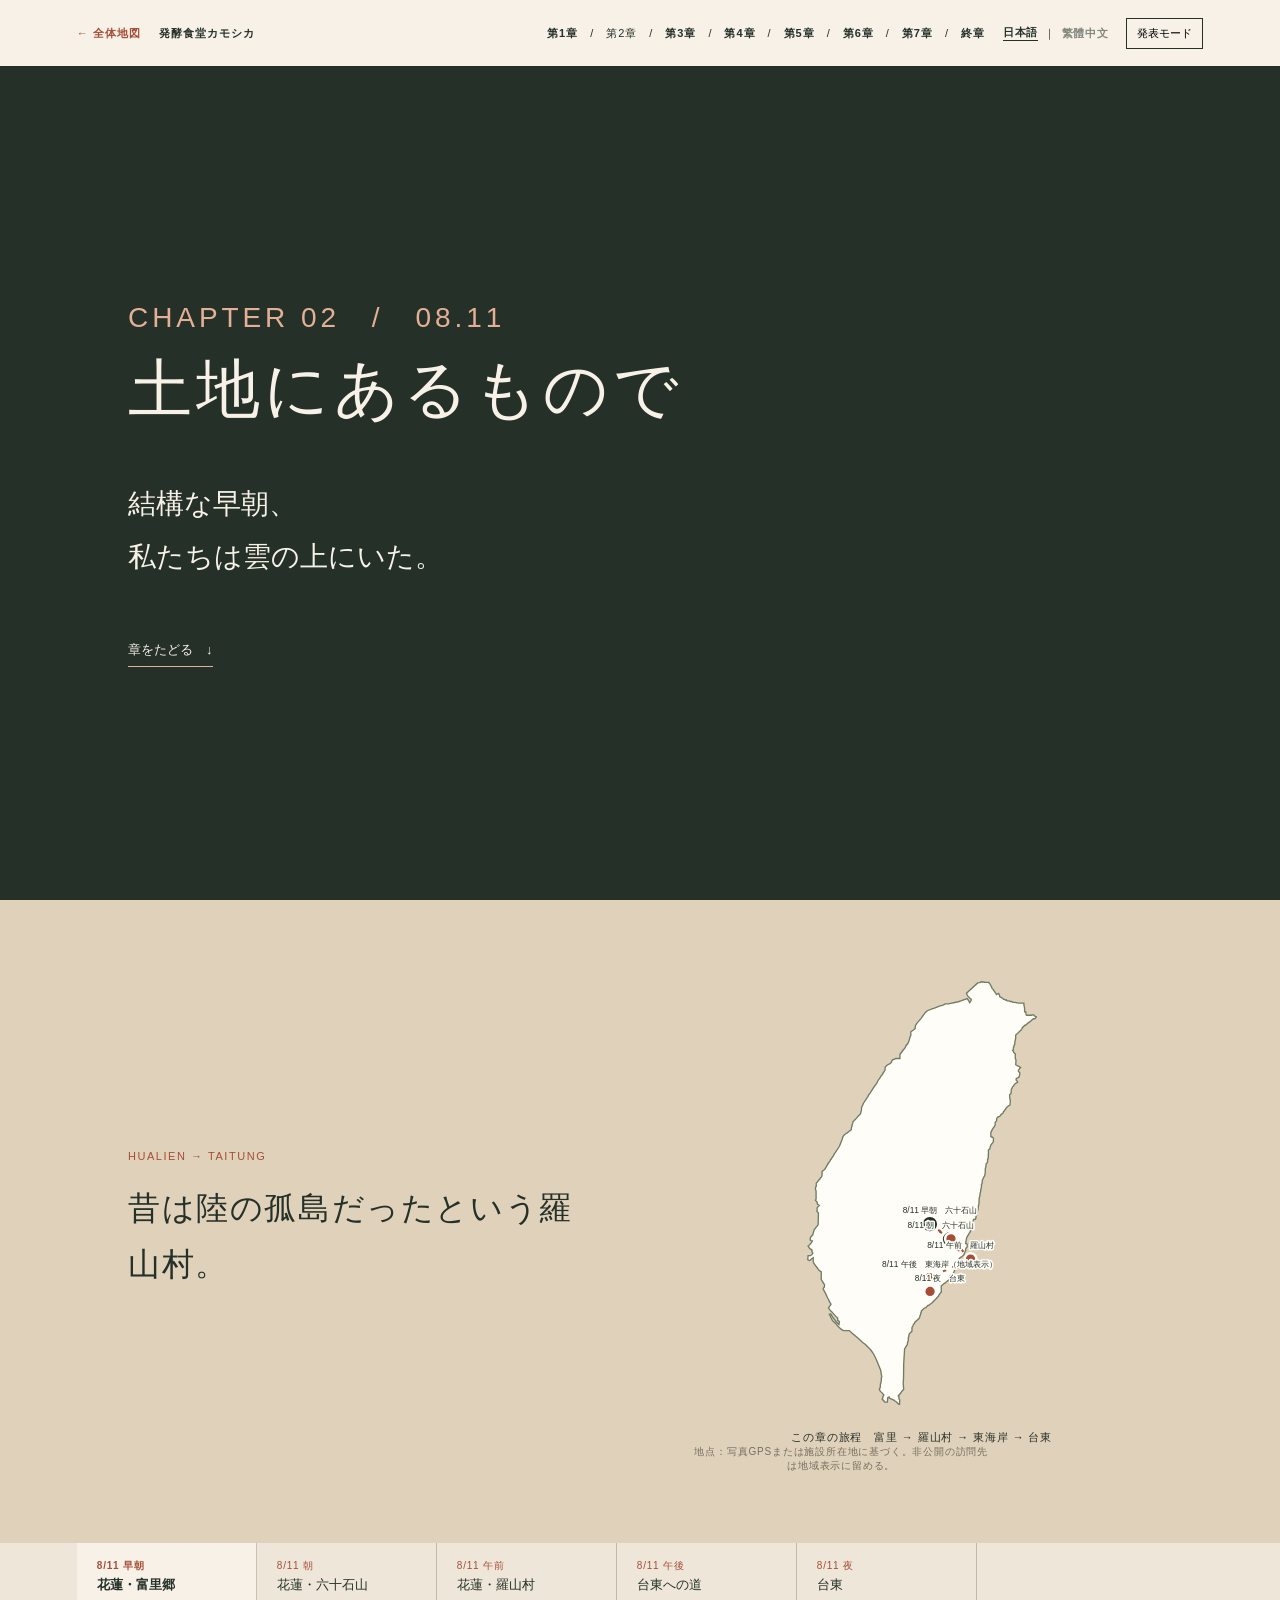
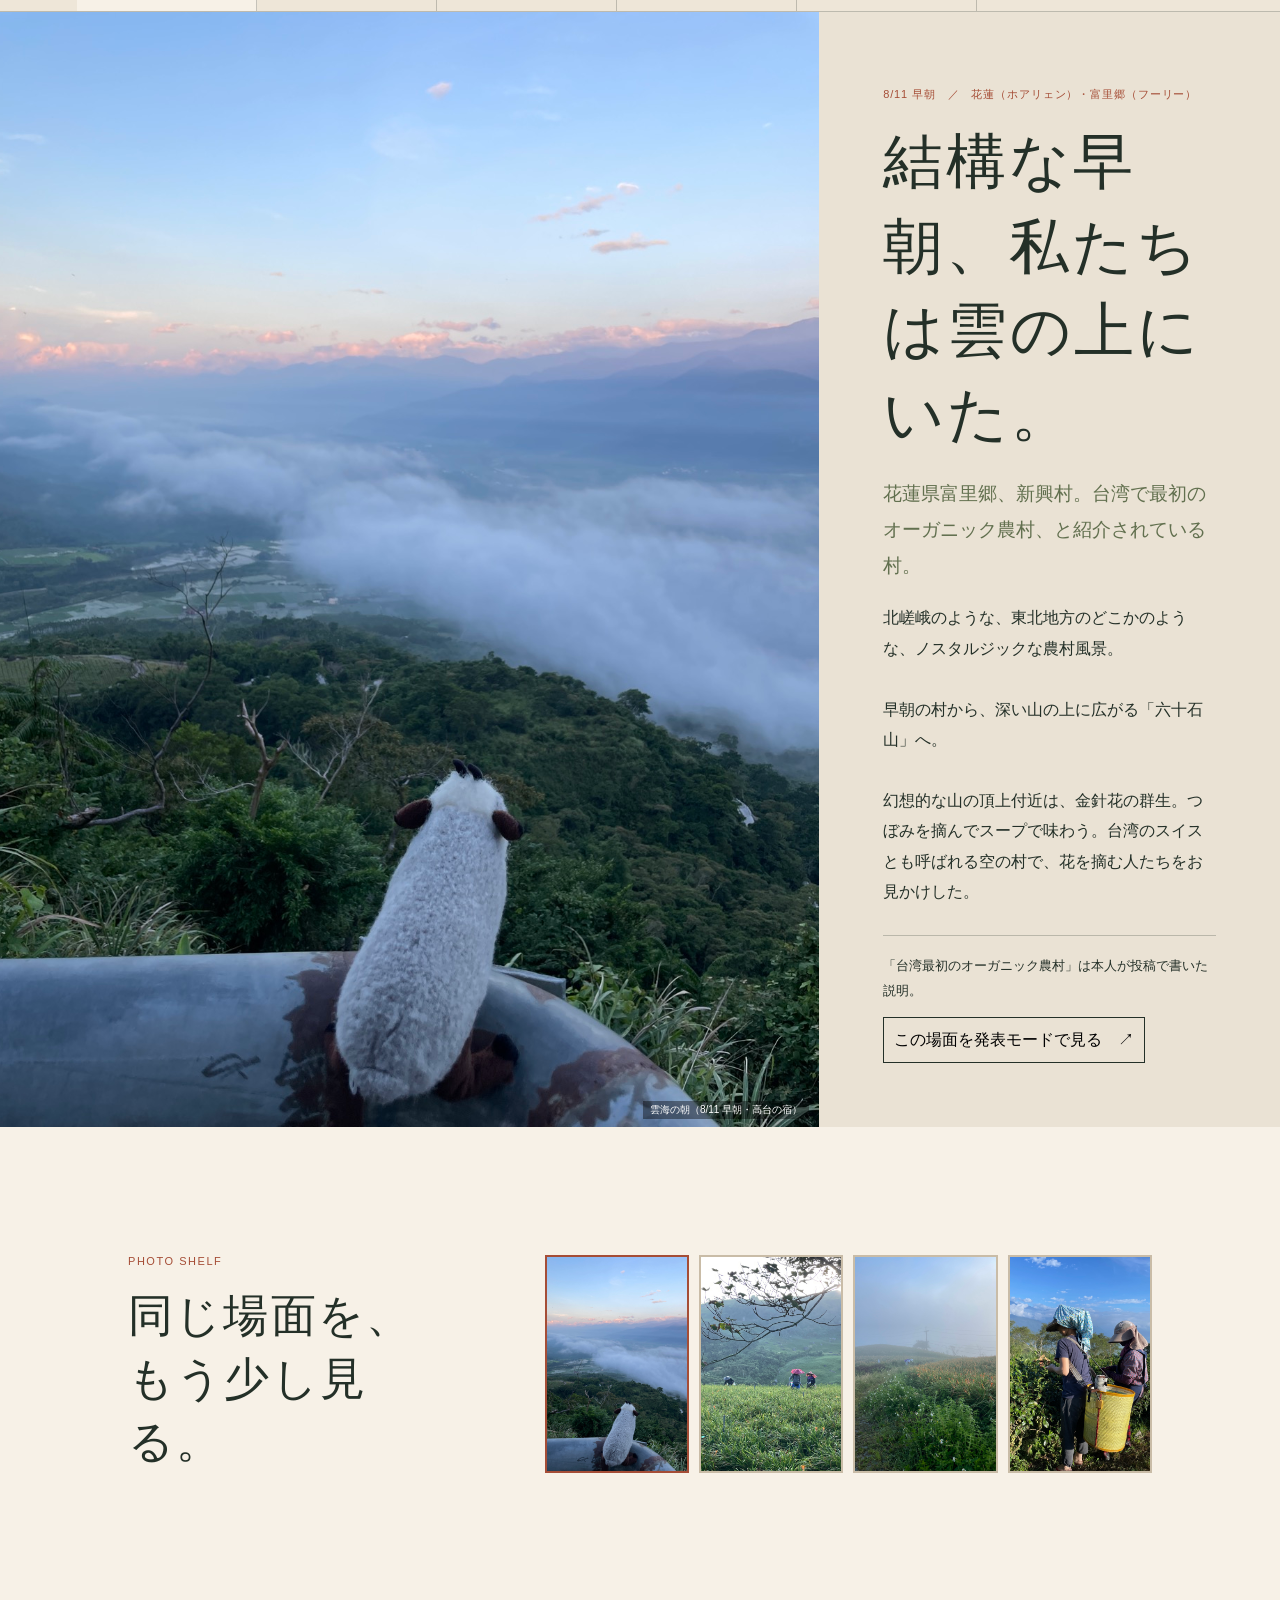
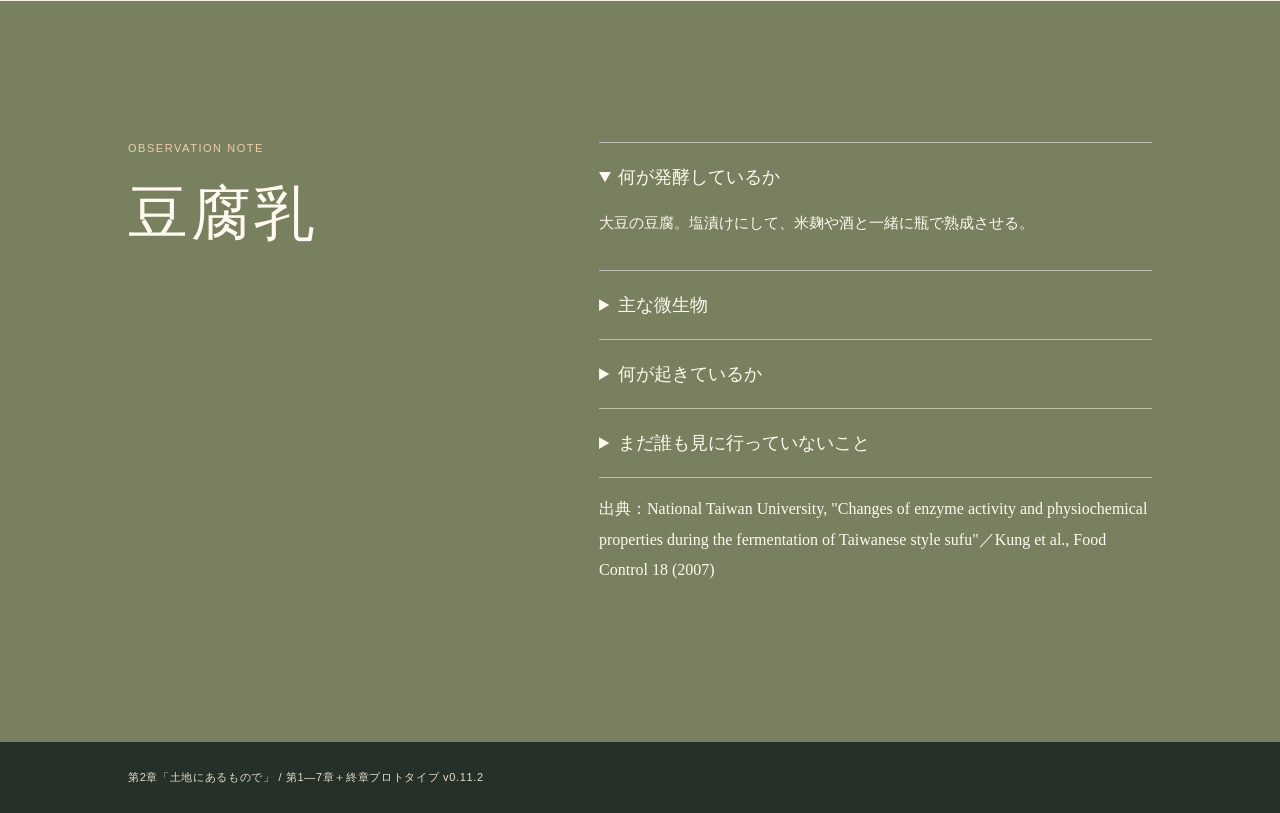
==== commit f4c34179: "展示に 日本語｜繁體中文 の切り替えを追加（訳表・辞書・切り替え部品） Co-Authored-By: Claude Opus 5.5 <noreply@anthropic.com> Claude-S" ====
--- a/chapter-02.html
+++ b/chapter-02.html
@@ -18,6 +18,6 @@
   </main>
   <div class="presentation" id="presentation" hidden><button id="close-presentation">×　通常表示へ</button><button id="previous">←</button><figure id="presentation-photo"></figure><div><p id="presentation-meta"></p><h2 id="presentation-title"></h2><p id="presentation-text"></p></div><button id="next">→</button></div>
   <footer>第2章「土地にあるもので」 / 第1—7章＋終章プロトタイプ v0.11.2</footer>
-  <script src="chapter-02-data.js"></script><script src="gallery-extras.js"></script><script src="script.js"></script><script src="v06-copy.js"></script>
+  <script src="chapter-02-data.js"></script><script src="gallery-extras.js"></script><script src="i18n/lang.js"></script><script src="script.js"></script><script src="v06-copy.js"></script>
 </body>
 </html>
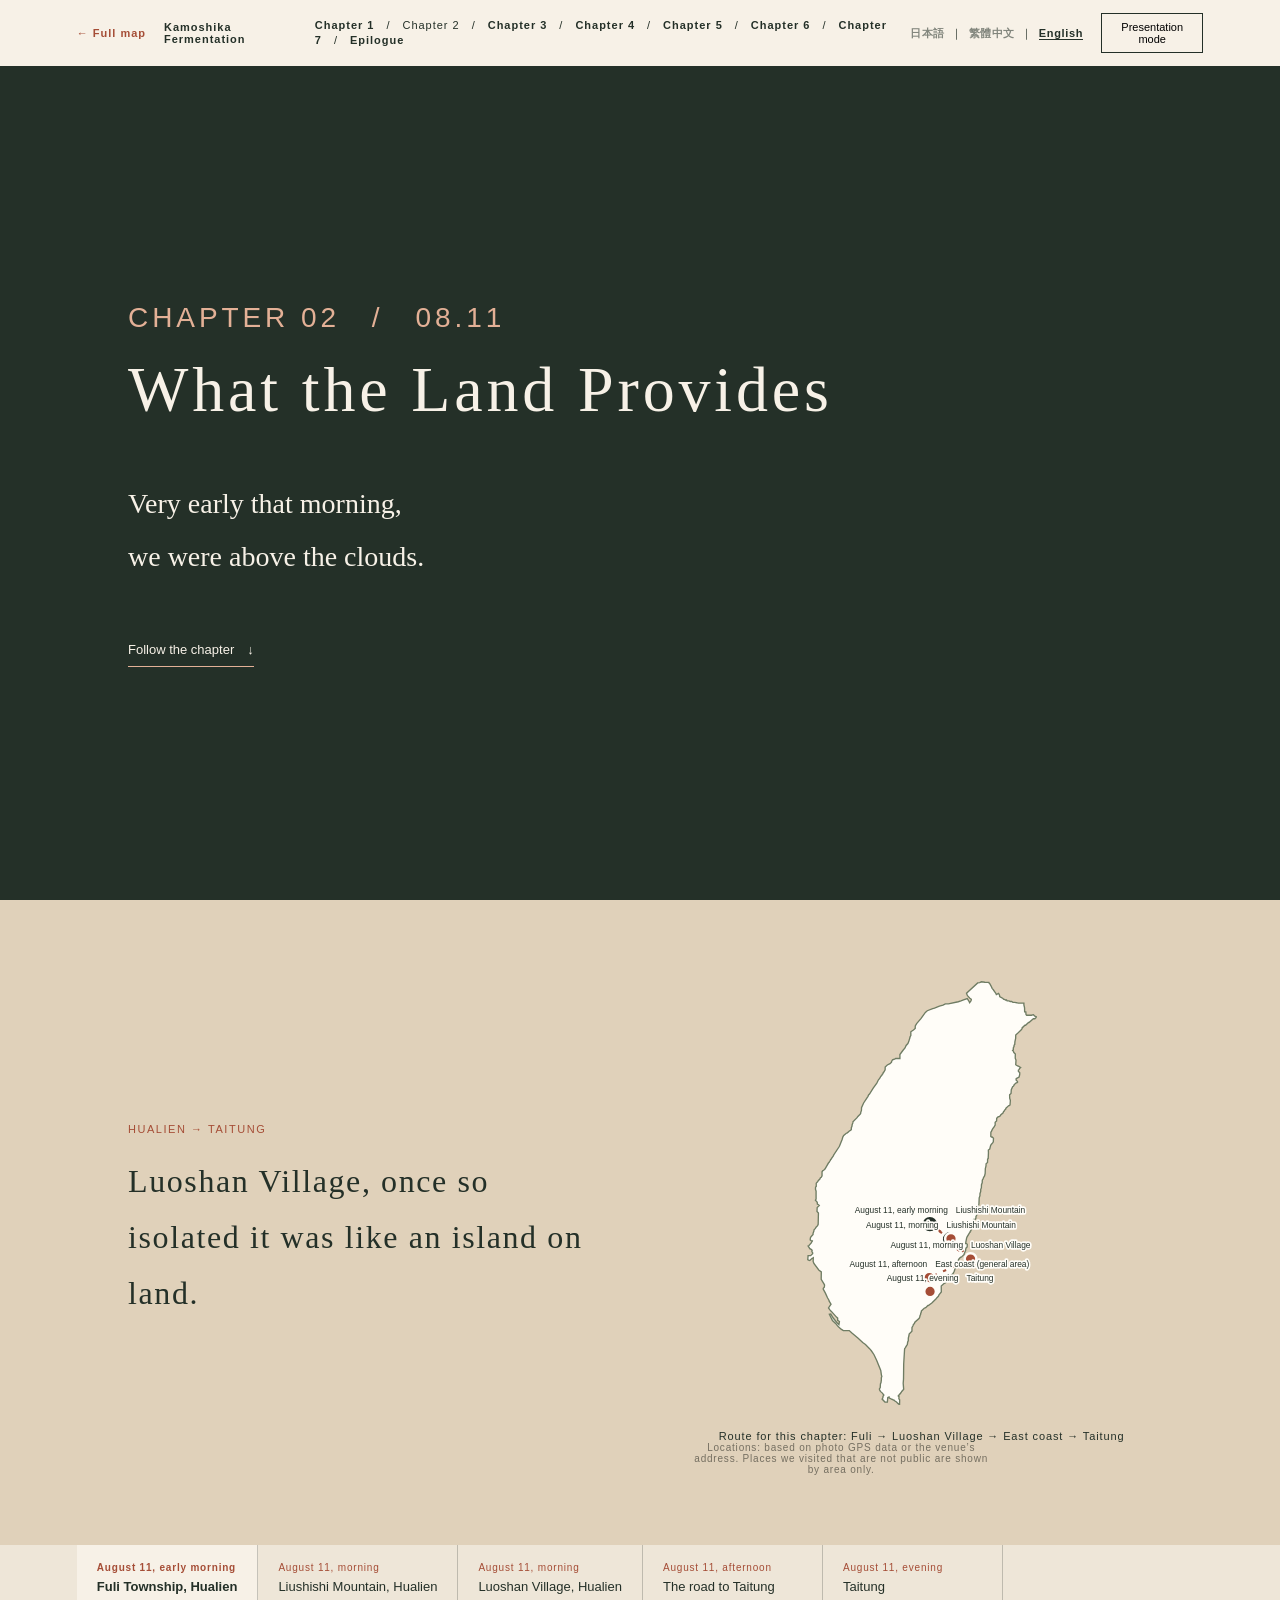
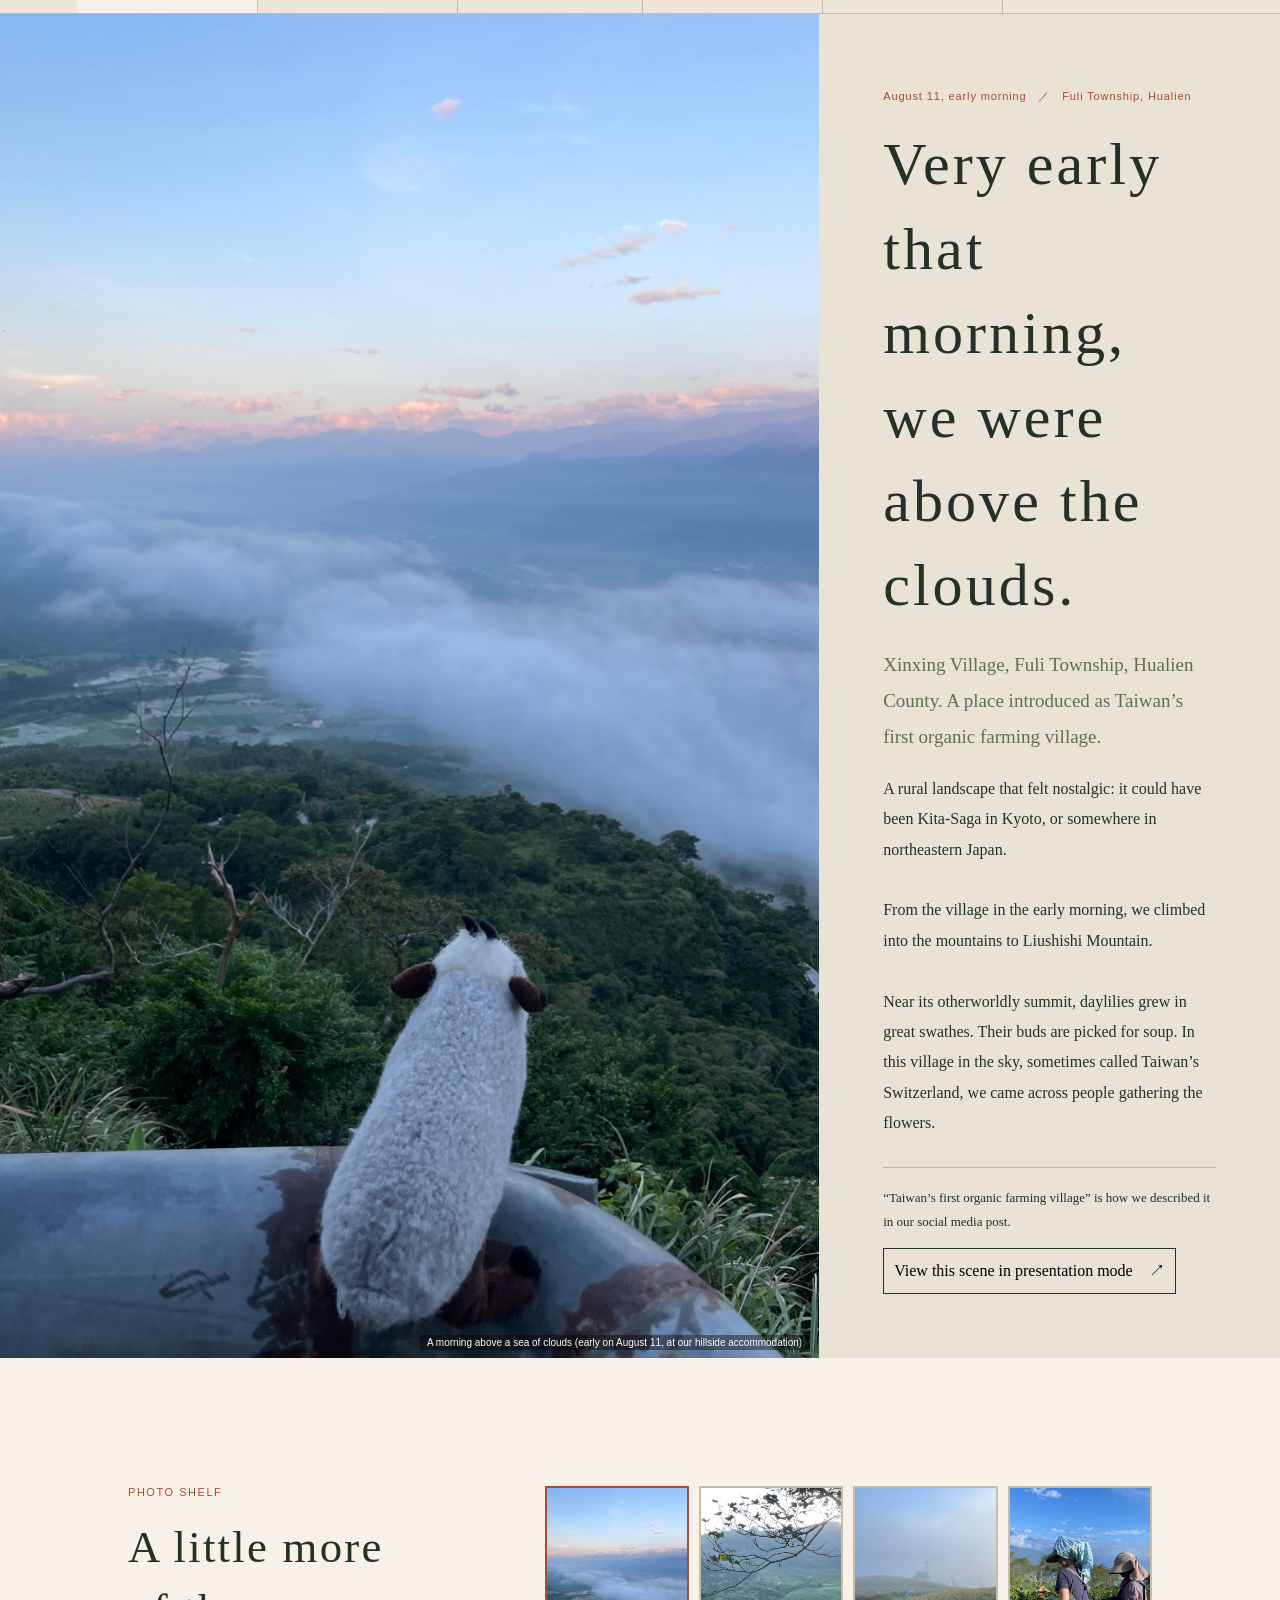
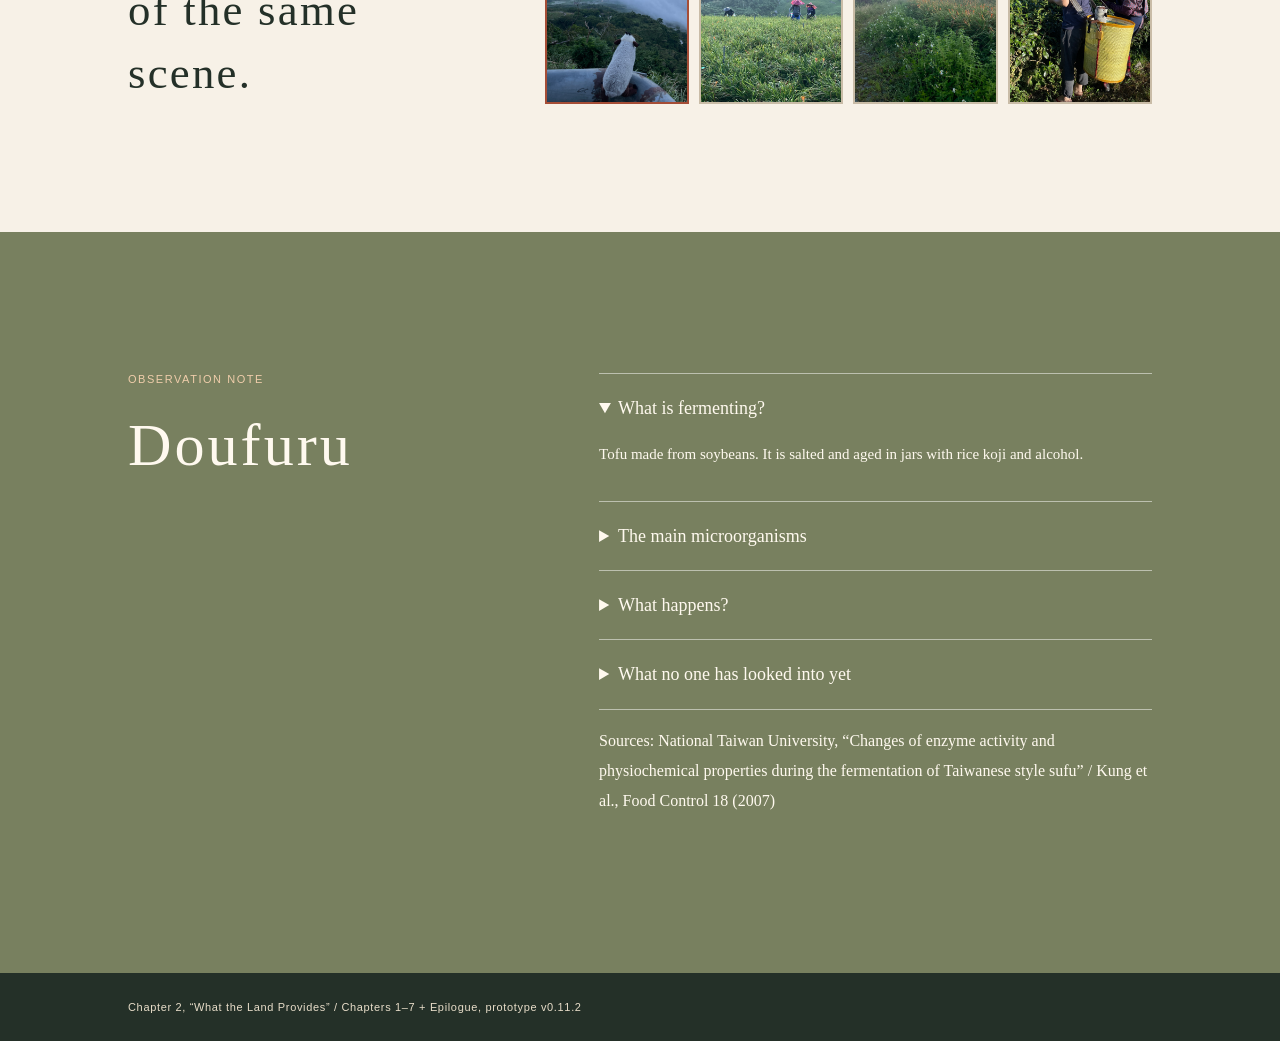
==== commit dcbb2577: "出典欄に残っていた作業メモ（公開前にURLを再照合する 等）を外す Co-Authored-By: Claude Opus 5.5 <noreply@anthropic.com> Claude-Ses" ====
--- a/chapter-02.html
+++ b/chapter-02.html
@@ -13,7 +13,7 @@
     <nav class="moment-nav" id="moment-nav" aria-label="第2章の場面を選ぶ"></nav>
     <section class="moment" id="moment" aria-live="polite"><figure id="hero-photo"></figure><div class="moment-text"><p class="meta" id="meta"></p><h2 id="title"></h2><p class="lead" id="lead"></p><p id="text"></p><a class="research-link" id="research-link" href="#observation-note" hidden>豆腐乳の観察ノートをひらく　↓</a><p class="caption-note" id="caption-note"></p><button id="moment-present">この場面を発表モードで見る　↗</button></div></section>
     <section class="photo-shelf"><div><p class="eyebrow">PHOTO SHELF</p><h2>同じ場面を、<br>もう少し見る。</h2></div><div class="thumbnails" id="thumbnails" aria-label="写真を選ぶ"></div></section>
-    <section class="note-section"><div class="note-heading"><p class="eyebrow">OBSERVATION NOTE</p><h2>豆腐乳<br>豆腐が保存食になるまで</h2><p>旅の本文とは別に、事実と未解明なことを分けて残す。</p></div><div class="note-body"><details open><summary>何が発酵しているか</summary><p>大豆から作った豆腐。塩漬けにし、米麹や酒と一緒に瓶で熟成させる。今回の現地例は、泥火山の水で固めた豆腐から始まる。</p></details><details><summary>何が起きているか</summary><p>麹の酵素が、豆腐のたんぱく質・脂肪・でんぷんをほどいていく。研究では遊離アミノ酸が増え、熟成とともにアルコールやエステルの香りも増える。</p></details><details><summary>今回、わかっていないこと</summary><p>泥火山由来の凝固剤を使った豆腐乳が、通常の豆腐乳と微生物や代謝でどう異なるかは、今回確認できていない。</p></details><details><summary>出典をひらく</summary><p>National Taiwan University, “Changes of enzyme activity and physiochemical properties during the fermentation of Taiwanese style sufu”／Kung et al., <em>Food Control</em> 18 (2007)。公開前にURLを再照合する。</p></details></div></section>
+    <section class="note-section"><div class="note-heading"><p class="eyebrow">OBSERVATION NOTE</p><h2>豆腐乳<br>豆腐が保存食になるまで</h2><p>旅の本文とは別に、事実と未解明なことを分けて残す。</p></div><div class="note-body"><details open><summary>何が発酵しているか</summary><p>大豆から作った豆腐。塩漬けにし、米麹や酒と一緒に瓶で熟成させる。今回の現地例は、泥火山の水で固めた豆腐から始まる。</p></details><details><summary>何が起きているか</summary><p>麹の酵素が、豆腐のたんぱく質・脂肪・でんぷんをほどいていく。研究では遊離アミノ酸が増え、熟成とともにアルコールやエステルの香りも増える。</p></details><details><summary>今回、わかっていないこと</summary><p>泥火山由来の凝固剤を使った豆腐乳が、通常の豆腐乳と微生物や代謝でどう異なるかは、今回確認できていない。</p></details><details><summary>出典をひらく</summary><p>National Taiwan University, “Changes of enzyme activity and physiochemical properties during the fermentation of Taiwanese style sufu”／Kung et al., <em>Food Control</em> 18 (2007)。</p></details></div></section>
     <span id="observation-note" class="note-anchor" aria-hidden="true"></span>
   </main>
   <div class="presentation" id="presentation" hidden><button id="close-presentation">×　通常表示へ</button><button id="previous">←</button><figure id="presentation-photo"></figure><div><p id="presentation-meta"></p><h2 id="presentation-title"></h2><p id="presentation-text"></p></div><button id="next">→</button></div>
